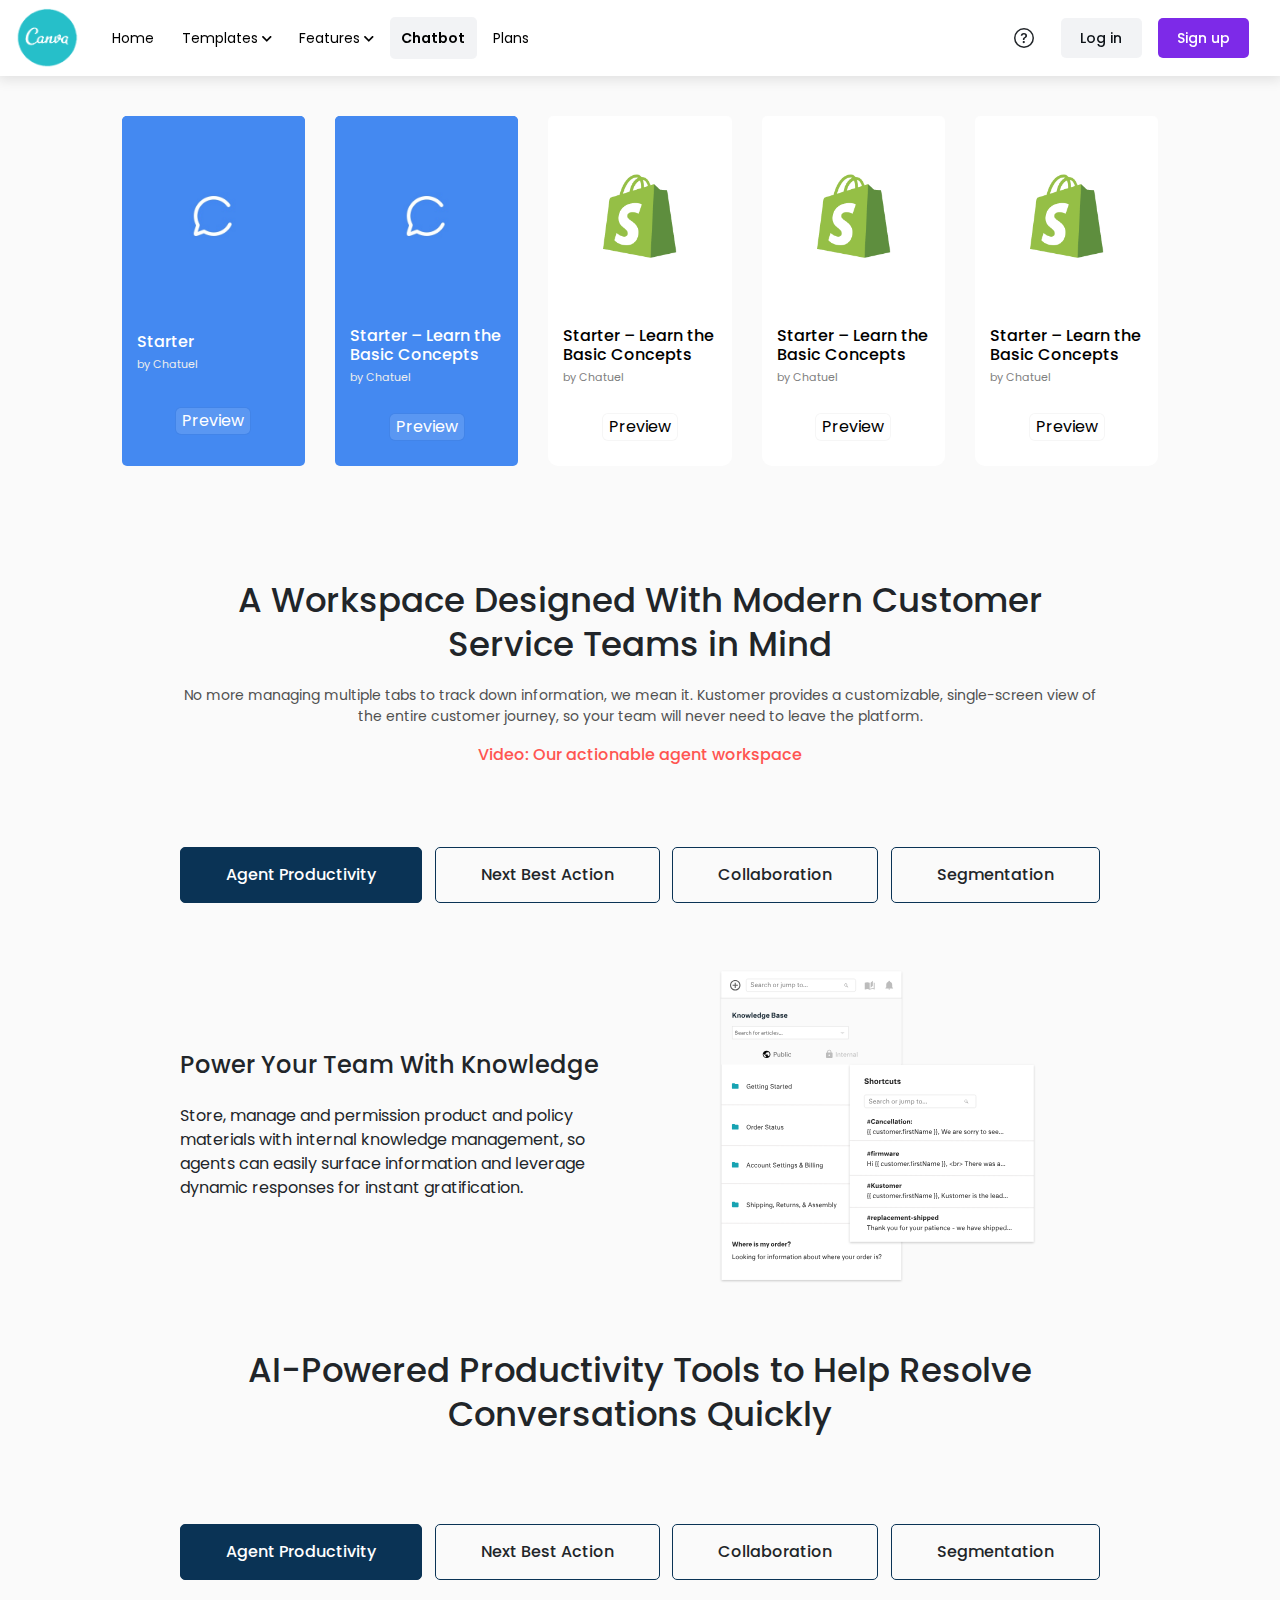
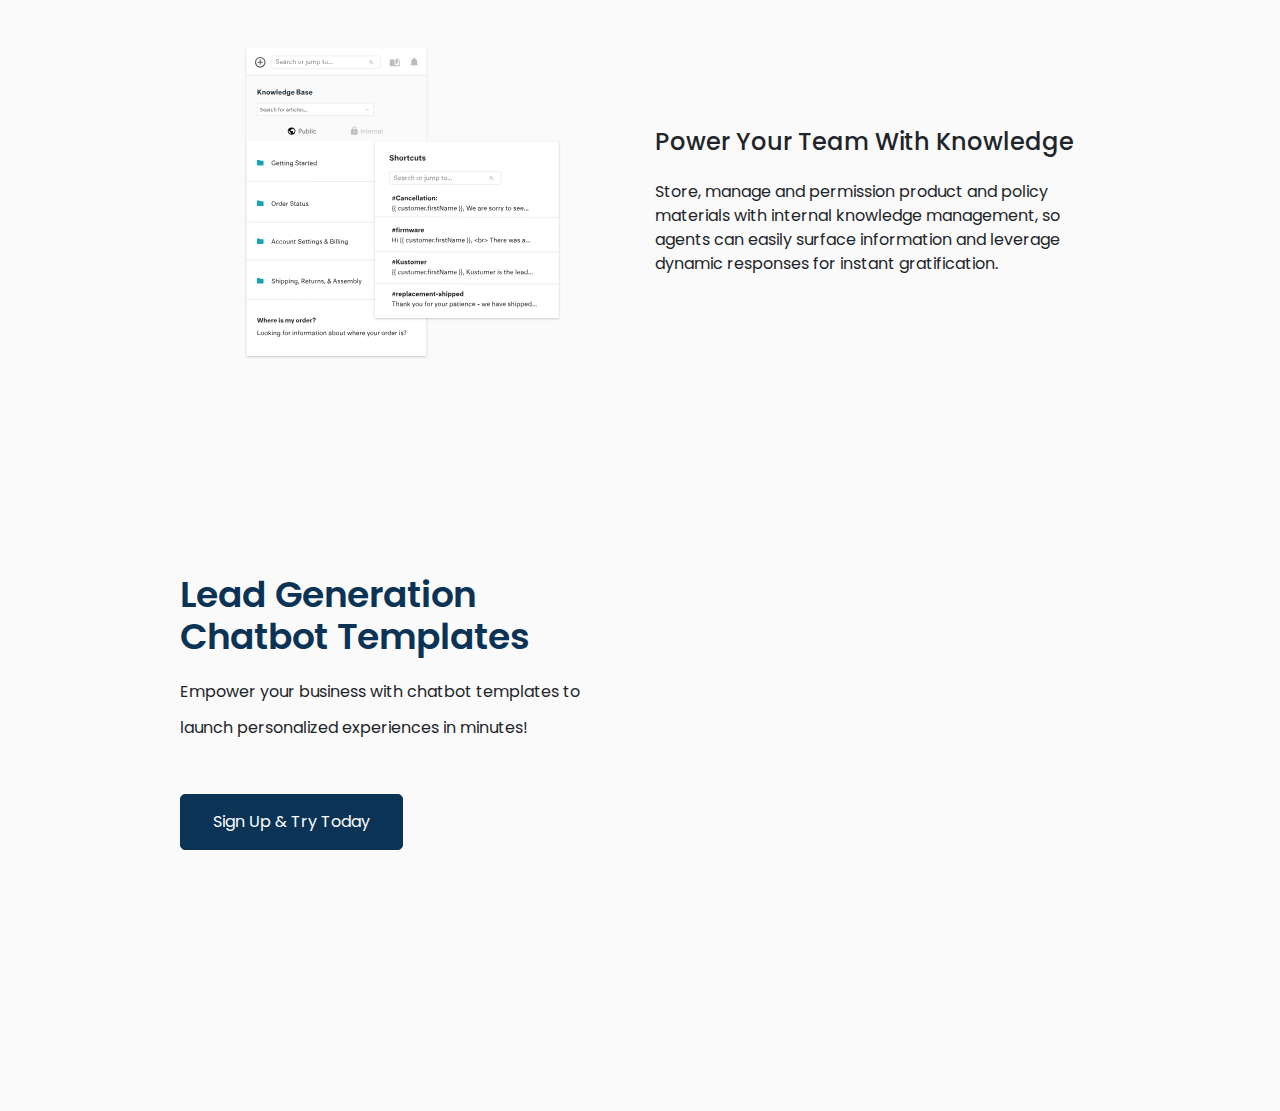
==== chatbot.html @ 9dd2c074 "initial commit" ====
<!DOCTYPE html>
<html lang="en">
  <head>
    <!-- Required meta tags -->
    <meta charset="utf-8" />
    <meta
      name="viewport"
      content="width=device-width, initial-scale=1, shrink-to-fit=no"
    />
    <!-- Bootstrap CSS -->
    <link
      rel="stylesheet"
      href="https://stackpath.bootstrapcdn.com/bootstrap/4.3.1/css/bootstrap.min.css"
      integrity="sha384-ggOyR0iXCbMQv3Xipma34MD+dH/1fQ784/j6cY/iJTQUOhcWr7x9JvoRxT2MZw1T"
      crossorigin="anonymous"
    />
    <!-- CSS -->
    <link rel="stylesheet" href="css/style.css" />
    <!-- FONTS -->
    <link rel="preconnect" href="https://fonts.gstatic.com" />
    <link
      href="https://fonts.googleapis.com/css2?family=Poppins:wght@300;400;500;600&display=swap"
      rel="stylesheet"
    />
    <!-- OWL-->
    <link rel="stylesheet" href="https://cdnjs.cloudflare.com/ajax/libs/OwlCarousel2/2.3.4/assets/owl.carousel.css">
    <link rel="stylesheet" href="https://cdnjs.cloudflare.com/ajax/libs/font-awesome/5.15.3/css/all.min.css">
    <link rel="preconnect" href="https://fonts.gstatic.com">
    <link href="https://fonts.googleapis.com/css2?family=Spartan:wght@300;400;500;600;700;800&display=swap" rel="stylesheet">
    <title>Components</title>
  </head>
  <body>
    <section id="header">
      <header>
          <nav id="navbar" class="header">
              <div class="container-fluid">
                  <div class="navbar-main">
                    <div style="display: flex;align-items: center; justify-content: space-between;">
                      <div class="nav-brand" id="navbar-brand">
                        <a href="index.html"><img src="img/canva-logo.png" width="65" height="60" alt=""></a>
                      </div>
                      <div class="nav-links">
                         <a href="index.html" id="home"><span>Home</span></a>
                         <a href="#" id="services"><span>Templates <i class="fas fa-chevron-down"></i></span></a>
                         <div id="services-menu" class="d-none">
                          <div class="menu-images">
                            <div>
                              <img src="img/navbar/social-media.png" width="150" height="100" alt="">
                              <span><a href="#">Home 1</a></span>
                              <span><a href="#">Home 2</a></span>
                              <span><a href="#">Home 3</a></span>
                            </div>
                            <div>
                              <img src="img/navbar/marketing.png" width="150" height="100" alt="">
                              <span><a href="#">Home 1</a></span>
                              <span><a href="#">Home 2</a></span>
                              <span><a href="#">Home 3</a></span>
                            </div>
                            <div>
                              <img src="img/navbar/personal.png" width="150" height="100" alt="">
                              <span><a href="#">Home 1</a></span>
                              <span><a href="#">Home 2</a></span>
                              <span><a href="#">Home 3</a></span>
                            </div>
                            <div>
                              <img src="img/navbar/trending.png" width="150" height="100" alt="">
                              <span><a href="#">Home 1</a></span>
                              <span><a href="#">Home 2</a></span>
                              <span><a href="#">Home 3</a></span>
                            </div>
                            <div>
                              <img src="img/navbar/education.png" width="150" height="100" alt="">
                              <span><a href="#">Home 1</a></span>
                              <span><a href="#">Home 2</a></span>
                              <span><a href="#">Home 3</a></span>
                            </div>
                            <div>
                              <img src="img/navbar/marketing.png" width="150" height="100" alt="">
                              <span><a href="#">Home 1</a></span>
                              <span><a href="#">Home 2</a></span>
                              <span><a href="#">Home 3</a></span>
                            </div>
                          </div>
                         </div>
                         <a href="#" id="features"><span>Features <i class="fas fa-chevron-down"></i></span></a>
                         <div id="features-menu" class="d-none">
                          <div class="menu-images">
                            <div>
                              <img src="img/navbar/tshirt3.png" width="150" height="100" alt="">
                              <span><a href="#">Home 1</a></span>
                              <span><a href="#">Home 2</a></span>
                              <span><a href="#">Home 3</a></span>
                            </div>
                            <div>
                              <img src="img/navbar/features.png" width="150" height="100" alt="">
                              <span><a href="#">Home 1</a></span>
                              <span><a href="#">Home 2</a></span>
                              <span><a href="#">Home 3</a></span>
                            </div>
                            <div>
                              <img src="img/navbar/download.png" width="150" height="100" alt="">
                              <span><a href="#">Home 1</a></span>
                              <span><a href="#">Home 2</a></span>
                              <span><a href="#">Home 3</a></span>
                            </div>
                          </div>
                         </div>

                         <a href="chatbot.html" id="learn"><span  class="current-page">Chatbot</span></a>
                         <div id="features-menu" class="d-none">
                         </div>

                         <a href="#" id="plans"><span>Plans</span></a>
                         <div id="plans-menu" class="d-none">
                         </div>
                      </div>
                    </div>
                    <div class="search-wrapper">
                      <form id="search-form" action="#">
                        <input class="search-input" type="text" name="search" placeholder="What would you like to design?">
                      </form>
                    </div>
                    <div class="navbar-buttons-wrapper">
                        <div class="question-mark">
                          <svg xmlns="http://www.w3.org/2000/svg" width="24" height="24" viewBox="0 0 24 24"><path fill="currentColor" d="M12 22a10 10 0 1 1 0-20 10 10 0 0 1 0 20zm0-1.5a8.5 8.5 0 1 0 0-17 8.5 8.5 0 0 0 0 17zM8.75 9.85c.05-1.62 1.17-2.8 3.2-2.8 1.87 0 3.12 1.08 3.12 2.6 0 1.04-.52 1.77-1.45 2.33-.9.52-1.15.87-1.15 1.55v.39H10.9l-.01-.47c-.06-1.02.33-1.64 1.28-2.2.84-.5 1.13-.87 1.13-1.54 0-.71-.57-1.23-1.43-1.23-.89 0-1.45.54-1.5 1.37H8.74zm3 7.33c-.68 0-1.13-.43-1.13-1.09 0-.66.45-1.1 1.13-1.1.7 0 1.14.44 1.14 1.1 0 .66-.44 1.09-1.14 1.09z"></path></svg>
                        </div>
                        <div class="login-button">
                          <a href="#">Log in</a>
                        </div>
                        <div class="signup-button">
                          <a href="#">Sign up</a>
                        </div>
                    </div>
                    <div class="bars">
                      <span><i class="fa fa-bars" id="navToggle"></i></span>
                    </div>
                  </div>
              </div>
          </nav>
      </header>
    </section>
    <div class="navigation-small-remaining" id="nav-rem"></div>
    <div class="navigation-small">
      <div class="container">
          <div class="row">
            <div class="col-12">
                <div class="nav-sm-box pt-2">
                <div class="d-flex justify-content-end">
                  <span><i class="fa fa-times" id="navClose"></i></span>
                </div>
                <a  id="home-small"><span>Home</span></a>
                  <div id="home-small-menu">
                      <ul>
                      <li><a href="#">Home 1</a></li>
                      <li><a href="#">Home 2</a></li>
                      <li><a href="#">Home 3</a></li>
                      </ul>
                  </div>
                 <a href="#" id="services-small"><span>Templates <i class="fas fa-chevron-right"></i></span></a>
                  <div id="services-small-menu">
                      <ul>
                      <li><a href="#">Template 1</a></li>
                      <li><a href="#">Template 2</a></li>
                      <li><a href="#">Template 3</a></li>
                      </ul>
                  </div>
                 <a href="#" id="features-small"><span>Features <i class="fas fa-chevron-right"></i></span></a>
                  <div id="features-small-menu">
                    <ul>
                    <li><a href="#">Feature 1</a></li>
                    <li><a href="#">Feature 2</a></li>
                    <li><a href="#">Feature 3</a></li>
                    </ul>
                  </div>
                <a href="chatbot.html" id="learn-small"><span>Chatbot</span></a>
                <a href="#" id="plan-small"><span>Plan</span></a>
              </div>
            </div>
          </div>
      </div>
      <div class="nav-sm-bottom">
        <div class="nav-sm-login">
          <a href="#">Log in</a>
        </div>
        <div class="nav-sm-signup">
          <a href="#">Sign up</a>
        </div>
      </div>
    </div>

    <main id="main">

        <section id="chatbot">
            <div class="container-fluid">
                <div class="row justify-content-center chatbot-items">
                   <div class="col-10 col-sm-4 col-lg-2">
                        <div class="chatbot-box-item blue">
                           <div class="container-fluid">
                               <div class="row">
                                   <div class="col-12 chatbot-image">
                                   </div>
                                   <div class="col-12">
                                       <h5>Starter</h5>
                                       <span>by Chatuel </span>
                                   </div>
                                   <div class="col-12 text-center">
                                       <button>Preview</button>
                                   </div>
                               </div>
                           </div>
                        </div>
                   </div>

                   <div class="col-10 col-sm-4 col-lg-2">
                    <div class="chatbot-box-item blue">
                       <div class="container-fluid">
                           <div class="row">
                               <div class="col-12 chatbot-image">

                               </div>
                               <div class="col-12">
                                   <h5>Starter – Learn the Basic Concepts</h5>
                                   <span>by Chatuel </span>
                               </div>
                               <div class="col-12 text-center">
                                   <button>Preview</button>
                               </div>
                           </div>
                       </div>
                    </div>
                   </div>

                   <div class="col-10 col-sm-4 col-lg-2">
                    <div class="chatbot-box-item white">
                       <div class="container-fluid">
                           <div class="row">
                               <div class="col-12 chatbot-image">

                               </div>
                               <div class="col-12">
                                   <h5>Starter – Learn the Basic Concepts</h5>
                                   <span>by Chatuel </span>
                               </div>
                               <div class="col-12 text-center">
                                   <button>Preview</button>
                               </div>
                           </div>
                       </div>
                    </div>
                   </div>
                   <div class="col-10 col-sm-4 col-lg-2">
                    <div class="chatbot-box-item white">
                       <div class="container-fluid">
                           <div class="row">
                               <div class="col-12 chatbot-image">

                               </div>
                               <div class="col-12">
                                   <h5>Starter – Learn the Basic Concepts</h5>
                                   <span>by Chatuel </span>
                               </div>
                               <div class="col-12 text-center">
                                   <button>Preview</button>
                               </div>
                           </div>
                       </div>
                    </div>
                   </div>
                   <div class="col-10 col-sm-4 col-lg-2">
                    <div class="chatbot-box-item white">
                       <div class="container-fluid">
                           <div class="row">
                               <div class="col-12 chatbot-image">

                               </div>
                               <div class="col-12">
                                   <h5>Starter – Learn the Basic Concepts</h5>
                                   <span>by Chatuel </span>
                               </div>
                               <div class="col-12 text-center">
                                   <button>Preview</button>
                               </div>
                           </div>
                       </div>
                    </div>
                   </div>
                </div>
            </div>
        </section>


        <section id="tabs">
            <div class="container">
                <div class="row justify-content-center tab-items">
                    <div class="col-10">
                        <h1 class="tabs-header">A Workspace Designed With Modern Customer Service Teams in Mind</h1>
                        <p class="tabs-text">No more managing multiple tabs to track down information, we mean it. Kustomer provides a customizable, single-screen view of the entire customer journey, so your team will never need to leave the platform.</p>
                        <div class="tabs-video">
                            <a href="#">Video: Our actionable agent workspace</a>
                        </div>
                    </div>
                    <div class="col-10">
                        <div class="buttons-wrapper">
                            <a class="active" id="r-1">Agent Productivity</a>
                            <a id="r-2">Next Best Action</a>
                            <a id="r-3">Collaboration</a>
                            <a id="r-4">Segmentation</a>
                        </div>
                    </div>
                </div>
                <div class="row justify-content-center tab-items" id="row-1" style="margin-top: 3rem;">
                    <div class="col-10 col-lg-5">
                        <div class="tabs-content">
                            <h4>Power Your Team With Knowledge</h4>
                            <span>Store, manage and permission product and policy materials with internal knowledge management, so agents can easily surface information and leverage dynamic responses for instant gratification.</span>
                        </div>
                    </div>
                    <div class="col-10 col-lg-5">
                        <img src="img/tabs/content-management.svg" class="img-fluid" alt="">
                    </div>
                </div>

                <div class="row justify-content-center d-none" id="row-2"  style="margin-top: 3rem;">
                    <div class="col-10 col-lg-5">
                        <div class="tabs-content">
                            <h4>Power Your Team With Knowledge</h4>
                            <span>Store, manage and permission product and policy materials with internal knowledge management, so agents can easily surface information and leverage dynamic responses for instant gratification.</span>
                        </div>
                    </div>
                    <div class="col-10 col-lg-5">
                        <img src="img/tabs/Agent-Recommendations-3.svg" class="img-fluid" alt="">
                    </div>
                </div>

                <div class="row justify-content-center  d-none" id="row-3"  style="margin-top: 3rem;">
                    <div class="col-10 col-lg-5">
                        <div class="tabs-content">
                            <h4>Power Your Team With Knowledge</h4>
                            <span>Store, manage and permission product and policy materials with internal knowledge management, so agents can easily surface information and leverage dynamic responses for instant gratification.</span>
                        </div>
                    </div>
                    <div class="col-10 col-lg-5">
                        <img src="img/tabs/Collaboration-1.svg" class="img-fluid" alt="">
                    </div>
                </div>

                <div class="row justify-content-center d-none" id="row-4"  style="margin-top: 3rem;">
                    <div class="col-10 col-lg-5">
                        <div class="tabs-content">
                            <h4>Power Your Team With Knowledge</h4>
                            <span>Store, manage and permission product and policy materials with internal knowledge management, so agents can easily surface information and leverage dynamic responses for instant gratification.</span>
                        </div>
                    </div>
                    <div class="col-10 col-lg-5">
                        <img src="img/tabs/Segmentation.svg" class="img-fluid" alt="">
                    </div>
                </div>
            </div>



            <div class="container mt-5">
                <div class="row justify-content-center tab-items">
                    <div class="col-10">
                        <h1 class="tabs-header">AI-Powered Productivity Tools to
                            Help Resolve Conversations Quickly</h1>
                    </div>
                    <div class="col-10">
                        <div class="buttons-wrapper">
                            <a class="active" id="r-5">Agent Productivity</a>
                            <a id="r-6">Next Best Action</a>
                            <a id="r-7">Collaboration</a>
                            <a id="r-8">Segmentation</a>
                        </div>
                    </div>
                </div>
                <div class="row justify-content-center tab-items" id="row-5" style="margin-top: 3rem;">
                    <div class="col-10 col-lg-5">
                        <img src="img/tabs/content-management.svg" class="img-fluid" alt="">
                    </div>

                    <div class="col-10 col-lg-5">
                        <div class="tabs-content">
                            <h4>Power Your Team With Knowledge</h4>
                            <span>Store, manage and permission product and policy materials with internal knowledge management, so agents can easily surface information and leverage dynamic responses for instant gratification.</span>
                        </div>
                    </div>
                </div>

                <div class="row justify-content-center d-none" id="row-6"  style="margin-top: 3rem;">
                    <div class="col-10 col-lg-5">
                        <img src="img/tabs/Agent-Recommendations-3.svg" class="img-fluid" alt="">
                    </div>

                    <div class="col-10 col-lg-5">
                        <div class="tabs-content">
                            <h4>Power Your Team With Knowledge</h4>
                            <span>Store, manage and permission product and policy materials with internal knowledge management, so agents can easily surface information and leverage dynamic responses for instant gratification.</span>
                        </div>
                    </div>
                </div>

                <div class="row justify-content-center  d-none" id="row-7"  style="margin-top: 3rem;">
                    <div class="col-10 col-lg-5">
                        <img src="img/tabs/Collaboration-1.svg" class="img-fluid" alt="">
                    </div>

                    <div class="col-10 col-lg-5">
                        <div class="tabs-content">
                            <h4>Power Your Team With Knowledge</h4>
                            <span>Store, manage and permission product and policy materials with internal knowledge management, so agents can easily surface information and leverage dynamic responses for instant gratification.</span>
                        </div>
                    </div>
                </div>

                <div class="row justify-content-center d-none" id="row-8"  style="margin-top: 3rem;">
                    <div class="col-10 col-lg-5">
                        <img src="img/tabs/Segmentation.svg" class="img-fluid" alt="">
                    </div>

                    <div class="col-10 col-lg-5">
                        <div class="tabs-content">
                            <h4>Power Your Team With Knowledge</h4>
                            <span>Store, manage and permission product and policy materials with internal knowledge management, so agents can easily surface information and leverage dynamic responses for instant gratification.</span>
                        </div>
                    </div>
                </div>
            </div>

            <div class="container mt-5">
                <div class="row justify-content-center">
                    <div class="col-10 col-lg-5">
                        <div class="bot-content-wrapper">
                            <h2>Lead Generation Chatbot Templates</h2>
                            <p>Empower your business with chatbot
                                templates to launch personalized
                                experiences in minutes!</p>
                            <a href="#" class="signup-button-2">Sign Up & Try Today</a>
                        </div>
                    </div>
                    <div class="col-10 col-lg-5 text-center">
                        <iframe src="https://getwhelp.com/preview/widget.php?id=329627b0610d8c8e82c998f90b4660da" frameborder="0" height="600px"></iframe>
                    </div>
                </div>
            </div>
        </section>



    </main>








    <script src="https://cdnjs.cloudflare.com/ajax/libs/jquery/3.6.0/jquery.js"></script>
    <script src="https://cdnjs.cloudflare.com/ajax/libs/popper.js/1.14.7/umd/popper.min.js" integrity="sha384-UO2eT0CpHqdSJQ6hJty5KVphtPhzWj9WO1clHTMGa3JDZwrnQq4sF86dIHNDz0W1" crossorigin="anonymous"></script>
    <script src="https://stackpath.bootstrapcdn.com/bootstrap/4.3.1/js/bootstrap.min.js" integrity="sha384-JjSmVgyd0p3pXB1rRibZUAYoIIy6OrQ6VrjIEaFf/nJGzIxFDsf4x0xIM+B07jRM" crossorigin="anonymous"></script>
    <script src="https://cdnjs.cloudflare.com/ajax/libs/OwlCarousel2/2.3.4/owl.carousel.min.js"></script>
    <script src="js/script.js"></script>
  </body>
</html>
---- css/style.css ----
/* HEADER */
body {
  background-color: #fafafa;
  font-family: "Poppins";
  margin-top: 100px;
}

.fixed-top {
  position: fixed !important;
  top: 0;
  right: 0;
  left: 0;
}
.header.active {
  box-shadow: 0px 2px 12px 2px rgba(0, 0, 0, 0.1) !important;
  background-color: white;
  z-index: 1005;
}
.header-deactivate {
  box-shadow: none !important;
}
.sm-activate {
  box-shadow: 0px 2px 0px 0px rgba(0, 0, 0, 0.1) !important;
}
.navbar-main {
  display: flex;
  justify-content: space-between;
  align-items: center;
}
.nav-brand {
  margin-right: 1rem;
}
.nav-brand a {
  color: black;
  z-index: 1003;
}
.nav-brand a:hover {
  color: black;
  text-decoration: none;
}
.nav-brand span {
  font-size: 150%;
  font-weight: 500;
}
.nav-brand span.active {
  color: black;
}

@media (min-width: 0px) {
  .header {
    padding-top: 0.5rem;
    padding-bottom: 0.5rem;
    background-color: white !important;
    transition: 0.15s linear;
    width: 100%;
    z-index: 1000;
    position: fixed;
    top: 0;
    left: 0;
    box-shadow: 0px 2px 12px 2px rgba(0, 0, 0, 0.1) !important;
  }
  .nav-links {
    display: none;
  }
  #home-menu {
    display: none;
  }
  .social {
    display: none;
  }
  .bars {
    margin-left: 0.5rem;
    cursor: pointer;
  }
  .bars span i {
    color: black;
  }
  .bars.active span i {
    color: black;
  }
  .nav-sm-box {
    display: flex;
    flex-direction: column;
  }
  .navigation-small-remaining {
    display: none;
    z-index: 3000;
    width: 50vw;
    position: fixed;
    left: 0;
    top: 0;
    height: 100vh;
    background: black;
    opacity: 0.5;
  }
  .navigation-small-remaining.active {
    display: flex;
  }
  .navigation-small {
    display: none;
    width: 0px;
    padding-top: 1rem;
    padding-bottom: 4rem;
    z-index: 1002;
    position: fixed;
    right: 0;
    top: 0px;
    height: 100vh;
    background-color: white;
    overflow: auto !important;
  }
  .navigation-small.collapsed {
    display: flex;
    flex-direction: column;
    height: 100vh;
    width: 50vw;
    background: white;
    z-index: 3000;
  }
  .navigation-small::-webkit-scrollbar {
    display: none;
  }
  .nav-sm-box a {
    color: black;
    margin-top: 1rem !important;
    font-weight: 500;
  }
  .nav-sm-box a:hover {
    color: var(--text-color);
    text-decoration: none;
    cursor: pointer;
  }
  .nav-sm-box a span {
    color: black;
  }
  #home-small-menu {
    display: none;
  }
  #services-small-menu {
    display: none;
  }
  #services-small-menu ul {
    list-style: none;
  }
  #home-small-menu ul {
    list-style: none;
  }

  #plan-small-menu ul li,
  #learn-small-menu ul li,
  #features-small-menu ul li,
  #services-small-menu ul li,
  #home-small-menu ul li {
    margin-top: 1rem;
  }
  #learn-small-menu,
  #plan-small-menu,
  #features-small-menu {
    display: none;
  }

  #learn-small-menu li,
  #plan-small-menu li,
  #features-small-menu ul {
    list-style: none;
  }

  #learn-small-menu ul li a,
  #plan-small-menu ul li a,
  #features-small-menu ul li a,
  #services-small-menu ul li a,
  #home-small-menu ul li a {
    font-weight: 400 !important;
  }
  .fa-chevron-right {
    font-size: 85%;
  }

  .navbar-buttons-wrapper {
    display: none;
  }
  .search-input {
    border: 1px solid black;
    background-image: url("data:image/svg+xml;charset=utf-8,%3Csvg xmlns='http://www.w3.org/2000/svg' width='24' height='24'%3E%3Cpath fill='currentColor' d='M15.2 16.34a7.5 7.5 0 1 1 1.38-1.45l4.2 4.2a1 1 0 1 1-1.42 1.41l-4.16-4.16zm-4.7.16a6 6 0 1 0 0-12 6 6 0 0 0 0 12z'/%3E%3C/svg%3E");
    background-repeat: no-repeat;
    padding-left: 2rem;
    padding-top: 0.5rem;
    padding-bottom: 0.5rem;
    background-position-y: center;
    background-position-x: 5px;
    border: 1px solid #e3e3e3;
    border-radius: 5px;
    outline-color: #e3e3e3;
    width: 100%;
    margin-right: 20px;
  }
  .nav-sm-bottom {
    display: flex;
    flex-direction: column;
    justify-content: flex-end;
    height: 100%;
    padding-left: 1rem;
  }
  .nav-sm-bottom div {
    margin-top: 1rem;
  }
  .nav-sm-bottom div a {
    color: black;
    font-weight: 500;
  }
  .banner-wrapper {
    border-radius: 20px;
    padding-top: 2rem;
    padding-bottom: 2rem;
    background-color: black;
    background: linear-gradient(rgba(0, 0, 0, 0.4), rgba(0, 0, 0, 0.4)),
      url(../img/banner.png);
    background-size: cover;
    background-position: center;
    background-repeat: no-repeat;
  }

  .banner-input {
    display: none;
  }
  .banner-text {
    margin-top: 1rem;
    color: white;
    text-align: center;
  }
  .banner-header {
    color: white;
    text-align: center;
    font-weight: 600;
  }
}
@media (min-width: 992px) {
}
@media (min-width: 1200px) {
  .banner-wrapper {
    padding-top: 6rem;
    padding-bottom: 6rem;
    background: linear-gradient(rgba(0, 0, 0, 0.2), rgba(0, 0, 0, 0.2)),
      url(../img/banner.png);
    background-position: center;
    background-size: cover;
  }
  .search-input {
    display: none;
  }
  .banner-input {
    display: inherit;
    border: 1px solid black;
    background-image: url("data:image/svg+xml;charset=utf-8,%3Csvg xmlns='http://www.w3.org/2000/svg' width='24' height='24'%3E%3Cpath fill='currentColor' d='M15.2 16.34a7.5 7.5 0 1 1 1.38-1.45l4.2 4.2a1 1 0 1 1-1.42 1.41l-4.16-4.16zm-4.7.16a6 6 0 1 0 0-12 6 6 0 0 0 0 12z'/%3E%3C/svg%3E");
    background-repeat: no-repeat;
    padding-left: 2rem;
    padding-top: 0.8rem;
    padding-bottom: 0.8rem;
    background-position-y: center;
    background-position-x: 5px;
    border: 1px solid #e3e3e3;
    border-radius: 5px;
    outline-color: #e3e3e3;
    width: 100%;
    margin-right: 20px;
  }

  .navbar-buttons-wrapper {
    display: flex;
    flex-direction: row;
    justify-content: center;
    align-items: center;
  }
  .navbar-buttons-wrapper div {
    margin-right: 1rem;
  }
  .login-button a {
    padding: 0.6rem;
    padding-right: 1.2rem;
    padding-left: 1.2rem;
    background: rgba(64, 87, 109, 0.07);
    border-radius: 5px;
    font-size: 14px;
    font-weight: 500;
    color: rgb(14, 19, 24);
    transition: 0.15s linear;
  }
  .login-button a:hover {
    background: rgba(57, 76, 96, 0.15) !important;
    transition: 0.15s linear;
    text-decoration: none;
  }
  .signup-button a {
    padding: 0.6rem;
    padding-right: 1.2rem;
    padding-left: 1.2rem;
    background: rgb(125, 42, 232);
    border-radius: 5px;
    font-size: 14px;
    font-weight: 500;
    color: white;
    transition: 0.15s linear;
  }
  .signup-button a:hover {
    background: #8d39fa !important;
    transition: 0.15s linear;
    text-decoration: none;
  }
  .question-mark {
    padding: 0.6rem;
    border-radius: 5px;
    transition: 0.15s linear;
  }
  .question-mark:hover {
    background-color: rgba(64, 87, 109, 0.07);
    transition: 0.15s linear;
  }
  .navigation-small {
    display: none !important;
  }
  .bars {
    display: none;
  }
  .nav-links {
    display: flex;
    justify-content: space-between;
  }
  .nav-links a:hover {
    color: black;
    text-decoration: none;
  }
  .nav-links a span {
    margin-left: 5px;
    color: black;
    font-weight: 400;
    font-size: 14px;
    padding: 0.7rem;
    border-radius: 5px;
  }
  .nav-links a span i {
    font-size: 80%;
  }
  .nav-links a span:hover {
    background-color: rgba(64, 87, 109, 0.07);
    padding: 0.7rem;
    border-radius: 5px;
  }
  .nav-links a span.active {
    color: black;
  }
  .nav-links a span.current-page {
    background: rgba(64, 87, 109, 0.07);
    font-weight: 600;
  }
  .nav-links a span:hover {
    transition: 0.1s linear;
  }
  .nav-links a span.active:hover {
    border-bottom: 0px solid black;
    color: #0063c1;
    transition: 0.1s linear;
  }
  #services-menu,
  #features-menu {
    position: absolute;
    transform: translateY(50px) translateX(140px);
    background: white;
    padding-left: 2rem;
    padding-right: 2rem;
    flex-direction: column;
    text-align: center;
    display: flex;
    box-shadow: 0px 50px 100px 0px rgb(1 1 64 / 10%);
    padding-top: 0.5rem;
    padding-bottom: 2rem;
    opacity: 0.5;
  }
  #home-menu span,
  #services-menu span,
  #features-menu span {
    color: black;
    margin-top: 0.5rem;
  }
  #home-menu span a,
  #services-menu span a,
  #features-menu span a {
    color: gray;
    font-weight: 400;
  }
  #home-menu span a:hover,
  #services-menu span a:hover,
  #features-menu span a:hover {
    color: #0063c1;
  }
  .home-menu-animation {
    animation: home-menu 0.4s forwards;
  }
  .services-menu-animation {
    animation: services-menu 0.4s forwards;
  }
  .navigation-small-remaining {
    display: none !important;
  }
  .menu-images {
    margin-top: 1rem;
    display: flex;
    flex-direction: row;
  }
  .menu-images div {
    margin-right: 2rem;
    display: flex;
    flex-direction: column;
    align-items: flex-start;
  }
  .menu-images div img {
    border-radius: 10px;
  }
}

@keyframes home-menu {
  from {
    transform: translateY(80px);
    opacity: 0.5;
  }
  to {
    transform: translateY(40px);
    opacity: 1;
  }
}
@keyframes services-menu {
  from {
    transform: translateY(80px);
    opacity: 0.5;
  }
  to {
    transform: translateY(40px);
    opacity: 1;
  }
}

/* chatbot */

@media (min-width: 0px) {
  /*  .chatbot-box-item.first .image {
    height: 200px;
    width: 100%;
    display: flex;
    background-image: url(../img/chatbot/blue.jpeg);
    background-position-y: top;
    background-position-x: center;
    background-size: contain;
    background-repeat: no-repeat;
  }
  .chatbot-box-item.second .image {
    height: 200px;
    width: 100%;
    display: flex;
    background-image: url(../img/chatbot/white.jpeg);
    background-position-y: top;
    background-position-x: center;
    background-size: contain;
    background-repeat: no-repeat;
  }
  .chatbot-box-item.third .image {
    height: 200px;
    width: 100%;
    display: flex;
    background-image: url(../img/chatbot/green.jpeg);
    background-position-y: top;
    background-position-x: center;
    background-size: contain;
    background-repeat: no-repeat;
  } */
}

.chatbot-box-item {
  border-radius: 5px !important;
}
.chatbot-items .col-10 {
  margin-top: 1rem;
  transition: 0.15s linear;
  border-radius: 5px !important;
}
.chatbot-items .col-10:hover {
  transform: scale(1.05);
  transition: 0.15s linear;
}
.chatbot-items .col-12 {
  border-radius: 5px;
}

button:focus {
  outline: none;
}

/* blue */
.chatbot-box-item.blue .col-12 h5 {
  color: white;
  font-size: 16px !important;
  margin: 0;
}
.chatbot-box-item.blue button {
  background-color: rgba(255, 254, 254, 0.12);
  border: none;
  box-shadow: 0 0 0 1px rgb(16 16 16 / 4%);
  transition: background-color 240ms ease 0ms;
  border-radius: 5px;
  color: white;
  margin-top: 1rem;
}
.chatbot-box-item.blue button:hover {
  background-color: rgba(255, 254, 254, 0.24);
}
.chatbot-box-item.blue .col-12 span {
  color: #ededed;
  font-size: 11px;
}
.chatbot-box-item.blue .row {
  background-color: #4489f1;
  padding-bottom: 1rem;
  border-radius: 5px;
  display: flex;
  height: 350px;
}
.chatbot-box-item.blue .chatbot-image {
  height: 200px;
  width: 100%;
  background-image: url(../img/chatbot/blue.jpeg);
  background-size: cover;
  background-position: center;
}

/* white */

.chatbot-box-item.white .col-12 h5 {
  color: black;
  font-size: 16px !important;
  margin: 0;
}
.chatbot-box-item.white button {
  background-color: rgba(255, 254, 254, 0.12);
  border: none;
  box-shadow: 0 0 0 1px rgb(16 16 16 / 4%);
  transition: background-color 240ms ease 0ms;
  border-radius: 5px;
  color: black;
  margin-top: 1rem;
}
.chatbot-box-item.white button:hover {
  background-color: rgba(255, 254, 254, 0.24);
}
.chatbot-box-item.white .col-12 span {
  color: gray;
  font-size: 11px;
}
.chatbot-box-item.white .row {
  background-color: white;
  padding-bottom: 1rem;
  border-radius: 10px;
  display: flex;
  height: 350px;
}
.chatbot-box-item.white .chatbot-image {
  height: 200px;
  width: 100%;
  background-image: url(../img/chatbot/white.jpeg);
  background-size: cover;
  background-position: center;
}

/* Tabs */
#tabs {
  padding-top: 6rem;
  padding-bottom: 6rem;
}
.tab-items .col-10 {
  margin-top: 1rem;
}

.buttons-wrapper a:hover {
  text-decoration: none;
  background-color: #0a3355;
  color: white !important;
  transition: 0.15s linear;
}
.buttons-wrapper a.active {
  color: white;
  background-color: #0a3355;
}

.buttons-wrapper a:focus {
  color: inherit;
}

.tabs-content {
  height: 100%;
  justify-content: center;
  display: flex;
  flex-direction: column;
}
.tabs-content h4 {
  font-size: 24px;
  font-weight: 500;
}
.tabs-content span {
  margin-top: 1rem;
}

@media (min-width: 0px) {
  .tabs-header {
    text-align: center;
    font-size: 22px;
  }
  .tabs-text {
    text-align: center;
    color: rgb(80, 80, 80);
    margin-top: 1.2rem;
    font-size: 14px;
  }
  .tabs-video {
    margin-top: 0.2rem !important;
  }
  .tabs-video a {
    color: #ff5551;
    text-align: center;
    display: block;
    margin: auto;
    font-weight: 500;
  }
  .buttons-wrapper {
    margin-top: 3rem;
    display: flex;
    flex-direction: column;
    align-items: center;
    justify-content: center;
    width: 100%;
  }
  .buttons-wrapper a {
    color: #0a3355;
    background-color: transparent;
    border: 1px solid #0a3355;
    border-radius: 5px;
    padding: 15px 45px;
    transition: 0.15s linear;
    cursor: pointer;
    font-weight: 500;
    width: 100%;
    text-align: center;
    margin-top: 1rem;
    font-size: 75%;
  }
  .bot-content-wrapper {
    display: flex;
    flex-direction: column;
    height: 100%;
    justify-content: center;
  }
  .bot-content-wrapper h2 {
    font-size: 36px;
    color: #0a3355;
    line-height: 42px !important;
    margin-bottom: 1rem;
    font-weight: 600;
  }
  .bot-content-wrapper p {
    line-height: 36px !important;
  }
  .signup-button-2 {
    margin-top: 2rem;
    padding: 15px 30px;
    background-color: #0a3355 !important;
    text-align: center;
    color: white;
    width: 50%;
    border-radius: 5px;
    transition: 0.15s linear;
    border: 1px solid #0a3355;
  }
  .signup-button-2:hover {
    background-color: transparent !important;
    transition: 0.15s linear;
    color: #0a3355;
    border: 1px solid #0a3355;
    text-decoration: none;
  }
}
@media (min-width: 1200px) {
  .tabs-header {
    text-align: center;
    font-size: 34px;
    line-height: 44px;
  }
  .buttons-wrapper {
    margin-top: 3rem;
    display: flex;
    flex-direction: row;
    justify-content: space-between;
  }
  .buttons-wrapper a {
    color: #0a3355;
    background-color: transparent;
    border: 1px solid #0a3355;
    border-radius: 5px;
    padding: 15px 45px;
    transition: 0.15s linear;
    cursor: pointer;
    font-weight: 500;
    width: auto;
    text-align: center;
    margin-top: 1rem;
    font-size: 100%;
  }
}
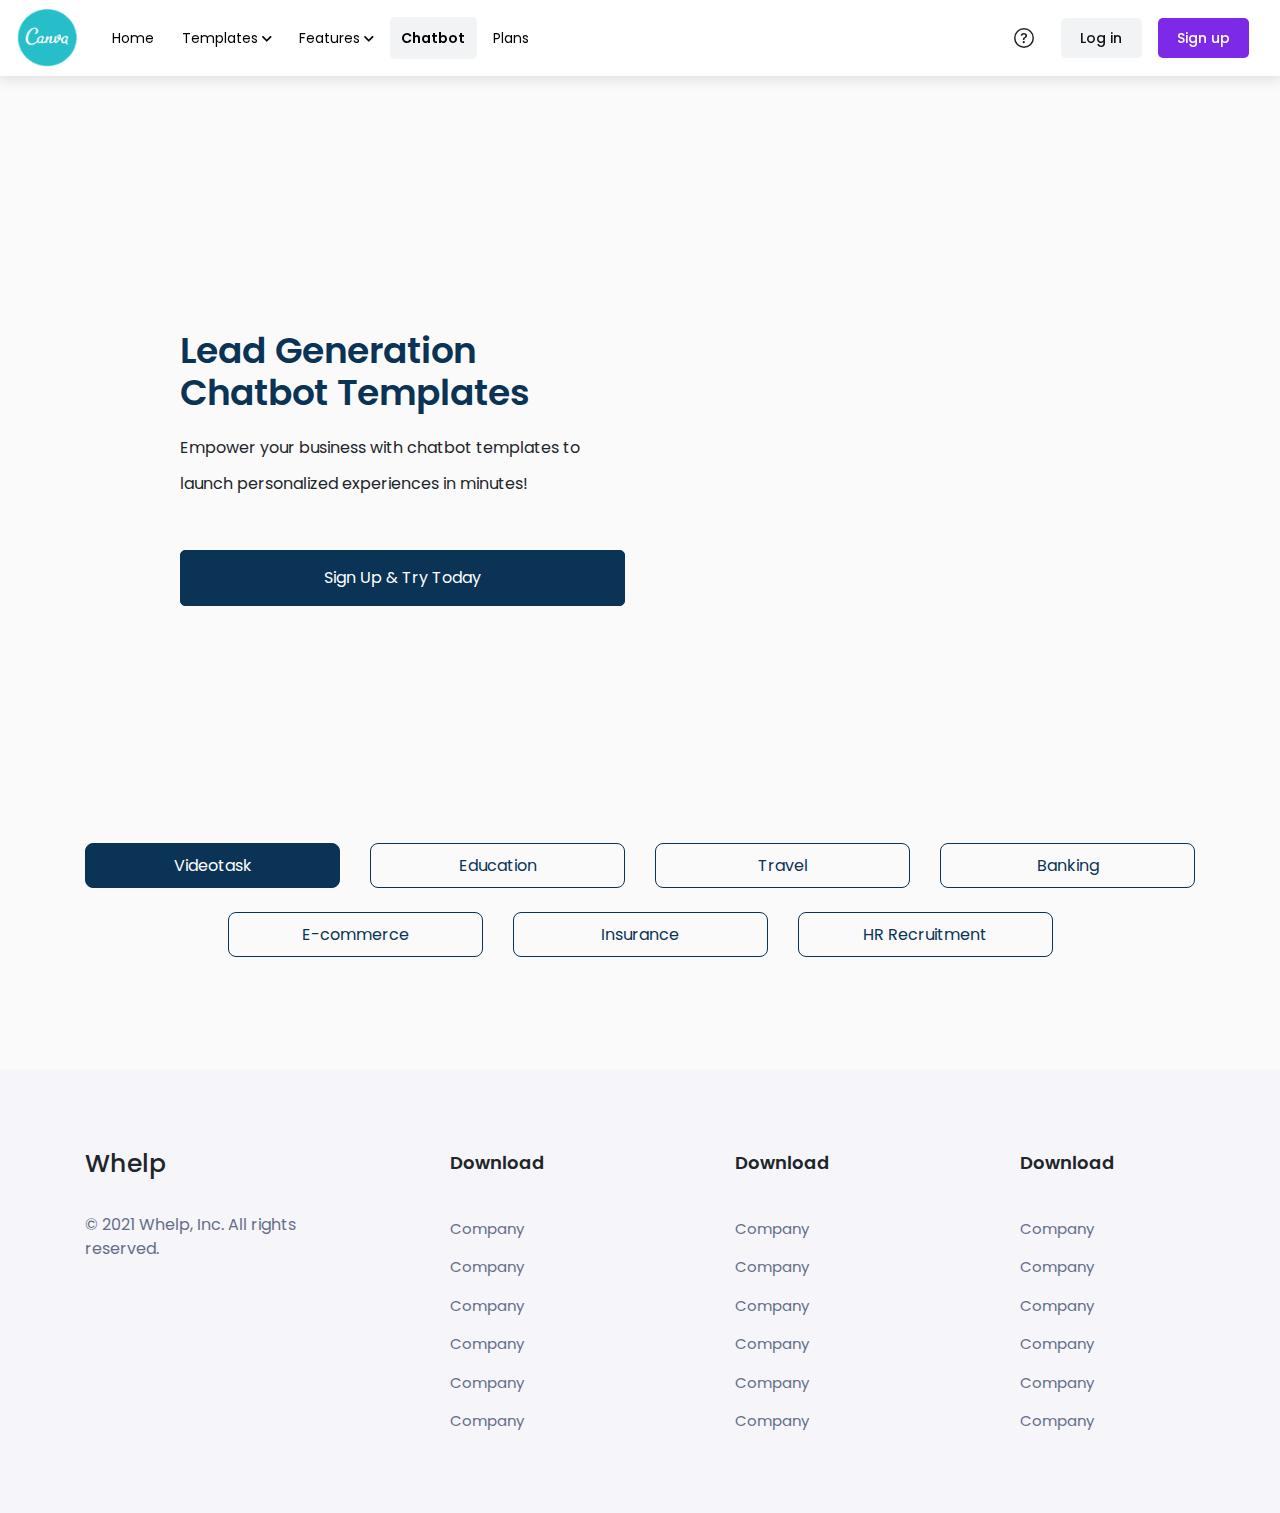
==== commit b03db225: "feat: update pages" ====
--- a/chatbot.html
+++ b/chatbot.html
@@ -189,244 +189,7 @@
     </div>
 
     <main id="main">
-
-        <section id="chatbot">
-            <div class="container-fluid">
-                <div class="row justify-content-center chatbot-items">
-                   <div class="col-10 col-sm-4 col-lg-2">
-                        <div class="chatbot-box-item blue">
-                           <div class="container-fluid">
-                               <div class="row">
-                                   <div class="col-12 chatbot-image">
-                                   </div>
-                                   <div class="col-12">
-                                       <h5>Starter</h5>
-                                       <span>by Chatuel </span>
-                                   </div>
-                                   <div class="col-12 text-center">
-                                       <button>Preview</button>
-                                   </div>
-                               </div>
-                           </div>
-                        </div>
-                   </div>
-
-                   <div class="col-10 col-sm-4 col-lg-2">
-                    <div class="chatbot-box-item blue">
-                       <div class="container-fluid">
-                           <div class="row">
-                               <div class="col-12 chatbot-image">
-
-                               </div>
-                               <div class="col-12">
-                                   <h5>Starter – Learn the Basic Concepts</h5>
-                                   <span>by Chatuel </span>
-                               </div>
-                               <div class="col-12 text-center">
-                                   <button>Preview</button>
-                               </div>
-                           </div>
-                       </div>
-                    </div>
-                   </div>
-
-                   <div class="col-10 col-sm-4 col-lg-2">
-                    <div class="chatbot-box-item white">
-                       <div class="container-fluid">
-                           <div class="row">
-                               <div class="col-12 chatbot-image">
-
-                               </div>
-                               <div class="col-12">
-                                   <h5>Starter – Learn the Basic Concepts</h5>
-                                   <span>by Chatuel </span>
-                               </div>
-                               <div class="col-12 text-center">
-                                   <button>Preview</button>
-                               </div>
-                           </div>
-                       </div>
-                    </div>
-                   </div>
-                   <div class="col-10 col-sm-4 col-lg-2">
-                    <div class="chatbot-box-item white">
-                       <div class="container-fluid">
-                           <div class="row">
-                               <div class="col-12 chatbot-image">
-
-                               </div>
-                               <div class="col-12">
-                                   <h5>Starter – Learn the Basic Concepts</h5>
-                                   <span>by Chatuel </span>
-                               </div>
-                               <div class="col-12 text-center">
-                                   <button>Preview</button>
-                               </div>
-                           </div>
-                       </div>
-                    </div>
-                   </div>
-                   <div class="col-10 col-sm-4 col-lg-2">
-                    <div class="chatbot-box-item white">
-                       <div class="container-fluid">
-                           <div class="row">
-                               <div class="col-12 chatbot-image">
-
-                               </div>
-                               <div class="col-12">
-                                   <h5>Starter – Learn the Basic Concepts</h5>
-                                   <span>by Chatuel </span>
-                               </div>
-                               <div class="col-12 text-center">
-                                   <button>Preview</button>
-                               </div>
-                           </div>
-                       </div>
-                    </div>
-                   </div>
-                </div>
-            </div>
-        </section>
-
-
-        <section id="tabs">
-            <div class="container">
-                <div class="row justify-content-center tab-items">
-                    <div class="col-10">
-                        <h1 class="tabs-header">A Workspace Designed With Modern Customer Service Teams in Mind</h1>
-                        <p class="tabs-text">No more managing multiple tabs to track down information, we mean it. Kustomer provides a customizable, single-screen view of the entire customer journey, so your team will never need to leave the platform.</p>
-                        <div class="tabs-video">
-                            <a href="#">Video: Our actionable agent workspace</a>
-                        </div>
-                    </div>
-                    <div class="col-10">
-                        <div class="buttons-wrapper">
-                            <a class="active" id="r-1">Agent Productivity</a>
-                            <a id="r-2">Next Best Action</a>
-                            <a id="r-3">Collaboration</a>
-                            <a id="r-4">Segmentation</a>
-                        </div>
-                    </div>
-                </div>
-                <div class="row justify-content-center tab-items" id="row-1" style="margin-top: 3rem;">
-                    <div class="col-10 col-lg-5">
-                        <div class="tabs-content">
-                            <h4>Power Your Team With Knowledge</h4>
-                            <span>Store, manage and permission product and policy materials with internal knowledge management, so agents can easily surface information and leverage dynamic responses for instant gratification.</span>
-                        </div>
-                    </div>
-                    <div class="col-10 col-lg-5">
-                        <img src="img/tabs/content-management.svg" class="img-fluid" alt="">
-                    </div>
-                </div>
-
-                <div class="row justify-content-center d-none" id="row-2"  style="margin-top: 3rem;">
-                    <div class="col-10 col-lg-5">
-                        <div class="tabs-content">
-                            <h4>Power Your Team With Knowledge</h4>
-                            <span>Store, manage and permission product and policy materials with internal knowledge management, so agents can easily surface information and leverage dynamic responses for instant gratification.</span>
-                        </div>
-                    </div>
-                    <div class="col-10 col-lg-5">
-                        <img src="img/tabs/Agent-Recommendations-3.svg" class="img-fluid" alt="">
-                    </div>
-                </div>
-
-                <div class="row justify-content-center  d-none" id="row-3"  style="margin-top: 3rem;">
-                    <div class="col-10 col-lg-5">
-                        <div class="tabs-content">
-                            <h4>Power Your Team With Knowledge</h4>
-                            <span>Store, manage and permission product and policy materials with internal knowledge management, so agents can easily surface information and leverage dynamic responses for instant gratification.</span>
-                        </div>
-                    </div>
-                    <div class="col-10 col-lg-5">
-                        <img src="img/tabs/Collaboration-1.svg" class="img-fluid" alt="">
-                    </div>
-                </div>
-
-                <div class="row justify-content-center d-none" id="row-4"  style="margin-top: 3rem;">
-                    <div class="col-10 col-lg-5">
-                        <div class="tabs-content">
-                            <h4>Power Your Team With Knowledge</h4>
-                            <span>Store, manage and permission product and policy materials with internal knowledge management, so agents can easily surface information and leverage dynamic responses for instant gratification.</span>
-                        </div>
-                    </div>
-                    <div class="col-10 col-lg-5">
-                        <img src="img/tabs/Segmentation.svg" class="img-fluid" alt="">
-                    </div>
-                </div>
-            </div>
-
-
-
-            <div class="container mt-5">
-                <div class="row justify-content-center tab-items">
-                    <div class="col-10">
-                        <h1 class="tabs-header">AI-Powered Productivity Tools to
-                            Help Resolve Conversations Quickly</h1>
-                    </div>
-                    <div class="col-10">
-                        <div class="buttons-wrapper">
-                            <a class="active" id="r-5">Agent Productivity</a>
-                            <a id="r-6">Next Best Action</a>
-                            <a id="r-7">Collaboration</a>
-                            <a id="r-8">Segmentation</a>
-                        </div>
-                    </div>
-                </div>
-                <div class="row justify-content-center tab-items" id="row-5" style="margin-top: 3rem;">
-                    <div class="col-10 col-lg-5">
-                        <img src="img/tabs/content-management.svg" class="img-fluid" alt="">
-                    </div>
-
-                    <div class="col-10 col-lg-5">
-                        <div class="tabs-content">
-                            <h4>Power Your Team With Knowledge</h4>
-                            <span>Store, manage and permission product and policy materials with internal knowledge management, so agents can easily surface information and leverage dynamic responses for instant gratification.</span>
-                        </div>
-                    </div>
-                </div>
-
-                <div class="row justify-content-center d-none" id="row-6"  style="margin-top: 3rem;">
-                    <div class="col-10 col-lg-5">
-                        <img src="img/tabs/Agent-Recommendations-3.svg" class="img-fluid" alt="">
-                    </div>
-
-                    <div class="col-10 col-lg-5">
-                        <div class="tabs-content">
-                            <h4>Power Your Team With Knowledge</h4>
-                            <span>Store, manage and permission product and policy materials with internal knowledge management, so agents can easily surface information and leverage dynamic responses for instant gratification.</span>
-                        </div>
-                    </div>
-                </div>
-
-                <div class="row justify-content-center  d-none" id="row-7"  style="margin-top: 3rem;">
-                    <div class="col-10 col-lg-5">
-                        <img src="img/tabs/Collaboration-1.svg" class="img-fluid" alt="">
-                    </div>
-
-                    <div class="col-10 col-lg-5">
-                        <div class="tabs-content">
-                            <h4>Power Your Team With Knowledge</h4>
-                            <span>Store, manage and permission product and policy materials with internal knowledge management, so agents can easily surface information and leverage dynamic responses for instant gratification.</span>
-                        </div>
-                    </div>
-                </div>
-
-                <div class="row justify-content-center d-none" id="row-8"  style="margin-top: 3rem;">
-                    <div class="col-10 col-lg-5">
-                        <img src="img/tabs/Segmentation.svg" class="img-fluid" alt="">
-                    </div>
-
-                    <div class="col-10 col-lg-5">
-                        <div class="tabs-content">
-                            <h4>Power Your Team With Knowledge</h4>
-                            <span>Store, manage and permission product and policy materials with internal knowledge management, so agents can easily surface information and leverage dynamic responses for instant gratification.</span>
-                        </div>
-                    </div>
-                </div>
-            </div>
-
+        <section id="demos">
             <div class="container mt-5">
                 <div class="row justify-content-center">
                     <div class="col-10 col-lg-5">
@@ -439,12 +202,95 @@
                         </div>
                     </div>
                     <div class="col-10 col-lg-5 text-center">
-                        <iframe src="https://getwhelp.com/preview/widget.php?id=329627b0610d8c8e82c998f90b4660da" frameborder="0" height="600px"></iframe>
+                        <iframe id="f-1" class="" src="https://getwhelp.com/preview/widget.php?id=1a71a2f313d6f30723600c281d513c80" frameborder="0" height="600px"></iframe>
+                        <iframe id="f-2" class="d-none" src="https://getwhelp.com/preview/widget.php?id=e3c419d4e7a31e665b091b9c28512b56" frameborder="0" height="600px"></iframe>
+                        <iframe id="f-3" class="d-none" src="https://getwhelp.com/preview/widget.php?id=329627b0610d8c8e82c998f90b4660da" frameborder="0" height="600px"></iframe>
+                        <iframe id="f-4" class="d-none" src="https://getwhelp.com/preview/widget.php?id=4b64ee8410dba30e3918431af4b8fbef" frameborder="0" height="600px"></iframe>
+                        <iframe id="f-5" class="d-none" src="https://getwhelp.com/preview/widget.php?id=81d66e84237bf53dc59d2e2e8f860af1" frameborder="0" height="600px"></iframe>
+                        <iframe id="f-6" class="d-none" src="https://getwhelp.com/preview/widget.php?id=f04929f01ca5f5b665d45281c0125cab" frameborder="0" height="600px"></iframe>
+                        <iframe id="f-7" class="d-none" src="https://getwhelp.com/preview/widget.php?id=76c5a43d478e1286ba0ade26d3f87cd1" frameborder="0" height="600px"></iframe>
+                    </div>
+                </div>
+            </div>
+
+            <div class="container">
+                <div class="row justify-content-center demo-items">
+                    <div class="col-7 col-lg-3">
+                        <a class="active" id="d-1">Videotask</a>
+                    </div>
+                    <div class="col-7 col-lg-3">
+                        <a id="d-2">Education</a>
+                    </div>
+                    <div class="col-7 col-lg-3">
+                        <a  id="d-3">Travel</a>
+                    </div>
+                    <div class="col-7 col-lg-3">
+                        <a id="d-4">Banking</a>
+                    </div>
+                    <div class="col-7 col-lg-3">
+                        <a id="d-5">E-commerce</a>
+                    </div>
+                    <div class="col-7 col-lg-3">
+                        <a id="d-6">Insurance</a>
+                    </div>
+                    <div class="col-7 col-lg-3">
+                        <a id="d-7">HR Recruitment</a>
                     </div>
                 </div>
             </div>
         </section>
 
+        <section id="footer-secondary">
+            <div class="container">
+              <div class="row justify-content-between">
+                <div class="col-12 col-lg-3">
+                  <div class="footer-secondary-left-box">
+                    <h1>Whelp</h1>
+                    <span>© 2021 Whelp, Inc. All rights reserved.</span>
+                  </div>
+                </div>
+                <div class="col-12 col-lg-3 footer-secondary-grid">
+                  <div class="footer-secondary-right-box">
+                    <p>Download</p>
+                    <div class="footer-secondary-items">
+                      <span><a href="#">Company</a></span>
+                      <span><a href="#">Company</a></span>
+                      <span><a href="#">Company</a></span>
+                      <span><a href="#">Company</a></span>
+                      <span><a href="#">Company</a></span>
+                      <span><a href="#">Company</a></span>
+                    </div>
+                  </div>
+                </div>
+                <div class="col-12 col-lg-3 footer-secondary-grid">
+                  <div class="footer-secondary-right-box">
+                    <p>Download</p>
+                    <div class="footer-secondary-items">
+                      <span><a href="#">Company</a></span>
+                      <span><a href="#">Company</a></span>
+                      <span><a href="#">Company</a></span>
+                      <span><a href="#">Company</a></span>
+                      <span><a href="#">Company</a></span>
+                      <span><a href="#">Company</a></span>
+                    </div>
+                  </div>
+                </div>
+                <div class="col-12 col-lg-3 footer-secondary-grid">
+                  <div class="footer-secondary-right-box">
+                    <p>Download</p>
+                    <div class="footer-secondary-items">
+                      <span><a href="#">Company</a></span>
+                      <span><a href="#">Company</a></span>
+                      <span><a href="#">Company</a></span>
+                      <span><a href="#">Company</a></span>
+                      <span><a href="#">Company</a></span>
+                      <span><a href="#">Company</a></span>
+                    </div>
+                  </div>
+                </div>
+              </div>
+            </div>
+         </section>
 
 
     </main>
--- a/css/style.css
+++ b/css/style.css
@@ -69,7 +69,7 @@
     display: none;
   }
   .bars {
-    margin-left: 0.5rem;
+    margin-left: 0.8rem;
     cursor: pointer;
   }
   .bars span i {
@@ -440,39 +440,11 @@
 
 /* chatbot */
 
+#chatbot {
+  margin-top: 4rem;
+}
+
 @media (min-width: 0px) {
-  /*  .chatbot-box-item.first .image {
-    height: 200px;
-    width: 100%;
-    display: flex;
-    background-image: url(../img/chatbot/blue.jpeg);
-    background-position-y: top;
-    background-position-x: center;
-    background-size: contain;
-    background-repeat: no-repeat;
-  }
-  .chatbot-box-item.second .image {
-    height: 200px;
-    width: 100%;
-    display: flex;
-    background-image: url(../img/chatbot/white.jpeg);
-    background-position-y: top;
-    background-position-x: center;
-    background-size: contain;
-    background-repeat: no-repeat;
-  }
-  .chatbot-box-item.third .image {
-    height: 200px;
-    width: 100%;
-    display: flex;
-    background-image: url(../img/chatbot/green.jpeg);
-    background-position-y: top;
-    background-position-x: center;
-    background-size: contain;
-    background-repeat: no-repeat;
-  } */
-}
-
 .chatbot-box-item {
   border-radius: 5px !important;
 }
@@ -568,10 +540,52 @@
   background-position: center;
 }
 
+
+.modal{
+  align-items: center;
+}
+.modal-content{
+  width: 100%;
+  background: #4489f1;
+}
+
+.modal-footer{
+  border: none;
+  justify-content: center;
+}
+.modal-header{
+  border: none;
+  justify-content: flex-end;
+  color:white;
+}
+
+.use-template-button{
+  background-color: white;
+  border-radius: 5px;
+  padding: 5px 10px;
+  transition: 0.15s linear;
+}
+.use-template-button:hover{
+  background-color: #fafafa;
+  color:#0a3355;
+  transition: 0.15s linear;
+}
+.preview-content-modal h4{
+  color:white;
+}
+.preview-content-modal span{
+  font-size: 11px;
+  color:white
+}
+.fa.fa-times{
+  cursor: pointer;
+}
+
 /* Tabs */
 #tabs {
-  padding-top: 6rem;
-  padding-bottom: 6rem;
+  margin-top: 2rem;
+  padding-top: 3rem;
+  padding-bottom: 3rem;
 }
 .tab-items .col-10 {
   margin-top: 1rem;
@@ -599,17 +613,20 @@
   flex-direction: column;
 }
 .tabs-content h4 {
-  font-size: 24px;
+  margin-top: 1rem;
+  font-size: 27px;
   font-weight: 500;
 }
 .tabs-content span {
   margin-top: 1rem;
+  margin-bottom: 1.5rem;
+  line-height: 30px;
 }
 
 @media (min-width: 0px) {
   .tabs-header {
     text-align: center;
-    font-size: 22px;
+    font-size: 25px;
   }
   .tabs-text {
     text-align: center;
@@ -628,7 +645,7 @@
     font-weight: 500;
   }
   .buttons-wrapper {
-    margin-top: 3rem;
+    margin-top: 1.5rem;
     display: flex;
     flex-direction: column;
     align-items: center;
@@ -649,45 +666,11 @@
     margin-top: 1rem;
     font-size: 75%;
   }
-  .bot-content-wrapper {
-    display: flex;
-    flex-direction: column;
-    height: 100%;
-    justify-content: center;
-  }
-  .bot-content-wrapper h2 {
-    font-size: 36px;
-    color: #0a3355;
-    line-height: 42px !important;
-    margin-bottom: 1rem;
-    font-weight: 600;
-  }
-  .bot-content-wrapper p {
-    line-height: 36px !important;
-  }
-  .signup-button-2 {
-    margin-top: 2rem;
-    padding: 15px 30px;
-    background-color: #0a3355 !important;
-    text-align: center;
-    color: white;
-    width: 50%;
-    border-radius: 5px;
-    transition: 0.15s linear;
-    border: 1px solid #0a3355;
-  }
-  .signup-button-2:hover {
-    background-color: transparent !important;
-    transition: 0.15s linear;
-    color: #0a3355;
-    border: 1px solid #0a3355;
-    text-decoration: none;
-  }
 }
 @media (min-width: 1200px) {
   .tabs-header {
     text-align: center;
-    font-size: 34px;
+    font-size: 37px;
     line-height: 44px;
   }
   .buttons-wrapper {
@@ -711,3 +694,221 @@
     font-size: 100%;
   }
 }
+
+/*Demos*/
+
+#demos {
+  margin-top: 2rem;
+  padding-top: 2rem;
+  padding-bottom: 2rem;
+}
+
+.bot-content-wrapper {
+  display: flex;
+  flex-direction: column;
+  height: 100%;
+  justify-content: center;
+}
+.bot-content-wrapper h2 {
+  font-size: 36px;
+  color: #0a3355;
+  line-height: 42px !important;
+  margin-bottom: 1rem;
+  font-weight: 600;
+}
+.bot-content-wrapper p {
+  line-height: 36px !important;
+}
+.signup-button-2 {
+  margin-top: 2rem;
+  margin-bottom: 2rem;
+  padding: 15px 30px;
+  background-color: #0a3355 !important;
+  text-align: center;
+  color: white;
+  width: 100%;
+  border-radius: 5px;
+  transition: 0.15s linear;
+  border: 1px solid #0a3355;
+}
+.signup-button-2:hover {
+  background-color: transparent !important;
+  transition: 0.15s linear;
+  color: #0a3355;
+  border: 1px solid #0a3355;
+  text-decoration: none;
+}
+.demo-items {
+  margin-top: 2rem;
+}
+.demo-items .col-7 {
+  margin-top: 1.5rem;
+}
+
+.demo-items .col-7 a {
+  color: #0a3355;
+  background-color: transparent;
+  text-align: center;
+  display: block;
+  border: 1px solid #0a3355;
+  padding-top: 0.6rem;
+  padding-bottom: 0.6rem;
+  border-radius: 8px;
+  transition: 0.15s linear;
+  cursor: pointer;
+}
+.demo-items .col-7 a:hover {
+  text-decoration: none;
+  background: #0a3355;
+  color: white;
+  transition: 0.15s linear;
+}
+.demo-items .col-7 a:focus {
+  background-color: transparent;
+}
+
+.demo-items .col-7 a.active {
+  text-decoration: none;
+  background: #0a3355;
+  color: white;
+  transition: 0.15s linear;
+}
+
+iframe {
+  border-radius: 10px;
+}
+
+@media (min-screen: 992px) {
+  .signup-button-2 {
+    width: 50%;
+  }
+}
+
+/* Footer Secondary */
+
+@media (min-width: 0px) {
+  #footer-secondary {
+    margin-top: 5rem;
+    padding-top: 5rem;
+    padding-bottom: 5rem;
+    position: relative;
+    align-items: center;
+    background-color: #f5f5fa;
+  }
+}
+
+@media (min-width: 992px) {
+  #footer-secondary {
+    padding-top: 5rem;
+    padding-bottom: 5rem;
+  }
+}
+
+@media (min-width: 0px) {
+  .footer-secondary-left-box {
+    display: flex;
+    flex-direction: column;
+  }
+  .footer-secondary-left-box h1 {
+    font-size: 25px;
+    font-weight: 500;
+    color: var(--text-color);
+  }
+  .footer-secondary-left-box span {
+    margin-top: 1.6rem;
+    font-size: 16px;
+    font-weight: 400;
+    color: #656f88;
+  }
+  .footer-secondary-right-box {
+    display: flex;
+    flex-direction: column;
+  }
+  .footer-secondary-right-box p {
+    color: var(--text-color);
+    font-size: 18px;
+    font-weight: 600;
+  }
+  .footer-secondary-items span {
+    color: #bab5df;
+    font-size: 15px;
+    font-weight: 400;
+    margin-top: 1rem;
+  }
+  .footer-secondary-items a {
+    color: #656f88;
+  }
+  .footer-secondary-items a:hover {
+    color: var(--text-color);
+    text-decoration: none;
+  }
+  .footer-secondary-items {
+    display: flex;
+    flex-direction: column;
+    margin-top: 0.6rem;
+  }
+  .footer-secondary-grid {
+    margin-top: 2rem;
+  }
+  .leaf-left {
+    position: absolute;
+    left: 0;
+    bottom: 0;
+    z-index: 10;
+  }
+  .leaf-right {
+    position: absolute;
+    right: 0;
+    bottom: 0;
+    z-index: 10;
+  }
+  .footer-secondary-bottom {
+    background: #49458c;
+    height: 50px;
+    position: absolute;
+    bottom: 0;
+    left: 0;
+    z-index: 1;
+  }
+  .footer-secondary-sm {
+    position: absolute;
+    bottom: 80px;
+    width: 40px;
+    height: 40px;
+    animation: myfirst 20s linear infinite;
+  }
+  .footer-secondary-sm-2 {
+    position: absolute;
+    bottom: 80px;
+    width: 40px;
+    height: 40px;
+    animation: myfirst 30s linear infinite;
+  }
+
+  @keyframes myfirst {
+    from {
+      left: -25%;
+    }
+    to {
+      left: 80%;
+    }
+  }
+}
+
+@media (min-width: 992px) {
+  .footer-secondary-grid {
+    margin-top: 0rem;
+  }
+  .footer-secondary-grid {
+    display: flex;
+    justify-content: center;
+  }
+  @keyframes myfirst {
+    from {
+      left: -25%;
+    }
+    to {
+      left: 100%;
+    }
+  }
+}
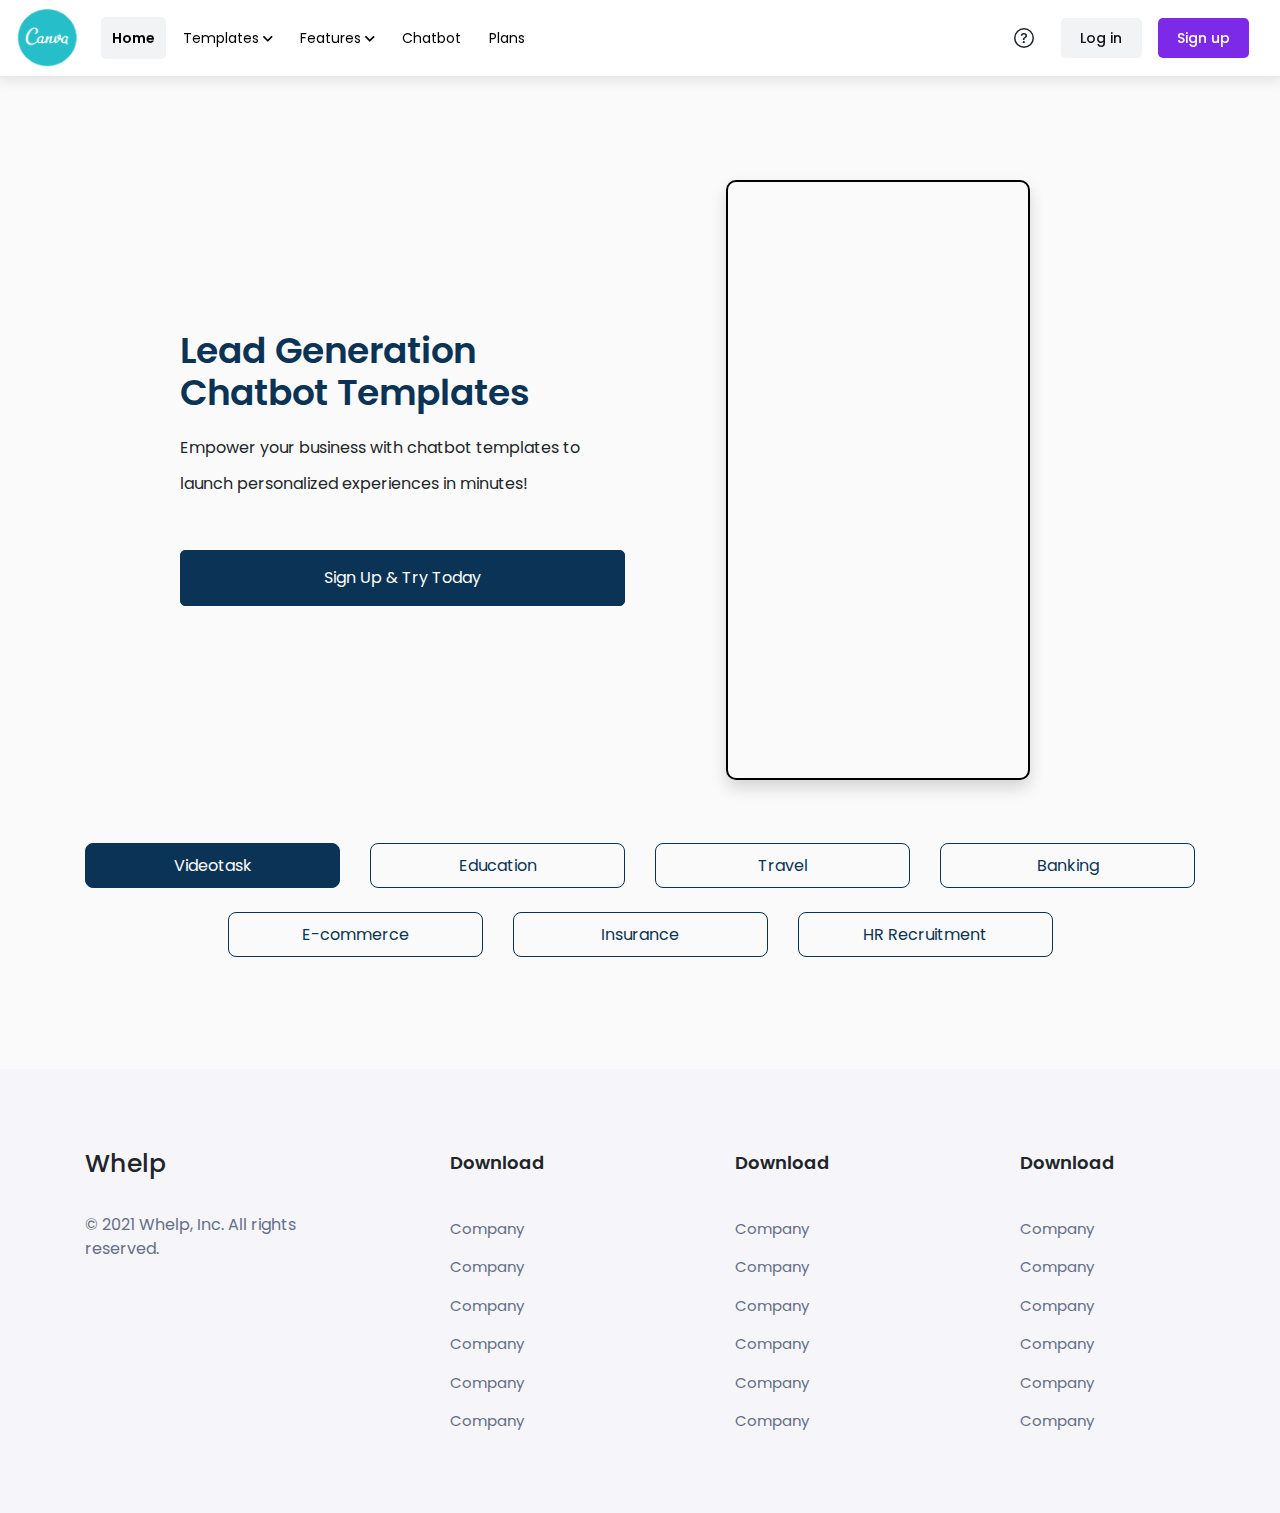
==== commit b1087f81: "update" ====
--- a/chatbot.html
+++ b/chatbot.html
@@ -37,48 +37,18 @@
                   <div class="navbar-main">
                     <div style="display: flex;align-items: center; justify-content: space-between;">
                       <div class="nav-brand" id="navbar-brand">
-                        <a href="index.html"><img src="img/canva-logo.png" width="65" height="60" alt=""></a>
+                        <a href="#"><img src="img/canva-logo.png" width="65" height="60" alt=""></a>
                       </div>
                       <div class="nav-links">
-                         <a href="index.html" id="home"><span>Home</span></a>
+                         <a href="#" id="home"><span class="current-page">Home</span></a>
                          <a href="#" id="services"><span>Templates <i class="fas fa-chevron-down"></i></span></a>
                          <div id="services-menu" class="d-none">
                           <div class="menu-images">
                             <div>
                               <img src="img/navbar/social-media.png" width="150" height="100" alt="">
-                              <span><a href="#">Home 1</a></span>
-                              <span><a href="#">Home 2</a></span>
-                              <span><a href="#">Home 3</a></span>
-                            </div>
-                            <div>
-                              <img src="img/navbar/marketing.png" width="150" height="100" alt="">
-                              <span><a href="#">Home 1</a></span>
-                              <span><a href="#">Home 2</a></span>
-                              <span><a href="#">Home 3</a></span>
-                            </div>
-                            <div>
-                              <img src="img/navbar/personal.png" width="150" height="100" alt="">
-                              <span><a href="#">Home 1</a></span>
-                              <span><a href="#">Home 2</a></span>
-                              <span><a href="#">Home 3</a></span>
-                            </div>
-                            <div>
-                              <img src="img/navbar/trending.png" width="150" height="100" alt="">
-                              <span><a href="#">Home 1</a></span>
-                              <span><a href="#">Home 2</a></span>
-                              <span><a href="#">Home 3</a></span>
-                            </div>
-                            <div>
-                              <img src="img/navbar/education.png" width="150" height="100" alt="">
-                              <span><a href="#">Home 1</a></span>
-                              <span><a href="#">Home 2</a></span>
-                              <span><a href="#">Home 3</a></span>
-                            </div>
-                            <div>
-                              <img src="img/navbar/marketing.png" width="150" height="100" alt="">
-                              <span><a href="#">Home 1</a></span>
-                              <span><a href="#">Home 2</a></span>
-                              <span><a href="#">Home 3</a></span>
+                              <span id="tmp-1"><a href="#">Temp 1</a></span>
+                              <span id="tmp-2"><a href="#">Temp 2</a></span>
+                              <span id="tmp-3"><a href="#">Temp 3</a></span>
                             </div>
                           </div>
                          </div>
@@ -87,26 +57,20 @@
                           <div class="menu-images">
                             <div>
                               <img src="img/navbar/tshirt3.png" width="150" height="100" alt="">
-                              <span><a href="#">Home 1</a></span>
-                              <span><a href="#">Home 2</a></span>
-                              <span><a href="#">Home 3</a></span>
+                              <span id="feat-1"><a href="#">Feature 1</a></span>
+                              <span id="feat-2"><a href="#">Feature 2</a></span>
+                              <span id="feat-3"><a href="#">Feature 3</a></span>
                             </div>
                             <div>
                               <img src="img/navbar/features.png" width="150" height="100" alt="">
-                              <span><a href="#">Home 1</a></span>
-                              <span><a href="#">Home 2</a></span>
-                              <span><a href="#">Home 3</a></span>
-                            </div>
-                            <div>
-                              <img src="img/navbar/download.png" width="150" height="100" alt="">
-                              <span><a href="#">Home 1</a></span>
-                              <span><a href="#">Home 2</a></span>
-                              <span><a href="#">Home 3</a></span>
+                              <span id="feat-4"><a href="#">Feature 4</a></span>
+                              <span id="feat-5"><a href="#">Feature 5</a></span>
+                              <span id="feat-6"><a href="#">Feature 6</a></span>
                             </div>
                           </div>
                          </div>
 
-                         <a href="chatbot.html" id="learn"><span  class="current-page">Chatbot</span></a>
+                         <a href="chatbot.html" id="learn"><span>Chatbot</span></a>
                          <div id="features-menu" class="d-none">
                          </div>
 
@@ -149,27 +113,25 @@
                   <span><i class="fa fa-times" id="navClose"></i></span>
                 </div>
                 <a  id="home-small"><span>Home</span></a>
-                  <div id="home-small-menu">
-                      <ul>
-                      <li><a href="#">Home 1</a></li>
-                      <li><a href="#">Home 2</a></li>
-                      <li><a href="#">Home 3</a></li>
-                      </ul>
-                  </div>
                  <a href="#" id="services-small"><span>Templates <i class="fas fa-chevron-right"></i></span></a>
                   <div id="services-small-menu">
                       <ul>
-                      <li><a href="#">Template 1</a></li>
-                      <li><a href="#">Template 2</a></li>
-                      <li><a href="#">Template 3</a></li>
+                         <!-- Content is coming from jquery -->
+                        <li><a href="#" id="tmp-1-sm"></a></li>
+                        <li><a href="#" id="tmp-2-sm"></a></li>
+                        <li><a href="#" id="tmp-3-sm"></a></li>
                       </ul>
                   </div>
                  <a href="#" id="features-small"><span>Features <i class="fas fa-chevron-right"></i></span></a>
                   <div id="features-small-menu">
                     <ul>
-                    <li><a href="#">Feature 1</a></li>
-                    <li><a href="#">Feature 2</a></li>
-                    <li><a href="#">Feature 3</a></li>
+                      <!-- Content is coming from jquery -->
+                      <li><a href="#" id="feat-1-sm"></a></li>
+                      <li><a href="#" id="feat-2-sm"></a></li>
+                      <li><a href="#" id="feat-3-sm"></a></li>
+                      <li><a href="#" id="feat-4-sm"></a></li>
+                      <li><a href="#" id="feat-5-sm"></a></li>
+                      <li><a href="#" id="feat-6-sm"></a></li>
                     </ul>
                   </div>
                 <a href="chatbot.html" id="learn-small"><span>Chatbot</span></a>
@@ -189,6 +151,13 @@
     </div>
 
     <main id="main">
+        <style>
+          .shadow{
+            border:2px solid black;
+          }
+        </style>
+
+
         <section id="demos">
             <div class="container mt-5">
                 <div class="row justify-content-center">
@@ -202,13 +171,13 @@
                         </div>
                     </div>
                     <div class="col-10 col-lg-5 text-center">
-                        <iframe id="f-1" class="" src="https://getwhelp.com/preview/widget.php?id=1a71a2f313d6f30723600c281d513c80" frameborder="0" height="600px"></iframe>
-                        <iframe id="f-2" class="d-none" src="https://getwhelp.com/preview/widget.php?id=e3c419d4e7a31e665b091b9c28512b56" frameborder="0" height="600px"></iframe>
-                        <iframe id="f-3" class="d-none" src="https://getwhelp.com/preview/widget.php?id=329627b0610d8c8e82c998f90b4660da" frameborder="0" height="600px"></iframe>
-                        <iframe id="f-4" class="d-none" src="https://getwhelp.com/preview/widget.php?id=4b64ee8410dba30e3918431af4b8fbef" frameborder="0" height="600px"></iframe>
-                        <iframe id="f-5" class="d-none" src="https://getwhelp.com/preview/widget.php?id=81d66e84237bf53dc59d2e2e8f860af1" frameborder="0" height="600px"></iframe>
-                        <iframe id="f-6" class="d-none" src="https://getwhelp.com/preview/widget.php?id=f04929f01ca5f5b665d45281c0125cab" frameborder="0" height="600px"></iframe>
-                        <iframe id="f-7" class="d-none" src="https://getwhelp.com/preview/widget.php?id=76c5a43d478e1286ba0ade26d3f87cd1" frameborder="0" height="600px"></iframe>
+                        <iframe id="f-1" class="shadow" src="widget1.html" frameborder="0" height="600px"></iframe>
+                        <iframe id="f-2" class="shadow d-none" src="widget2.html" frameborder="0" height="600px"></iframe>
+                        <iframe id="f-3" class="shadow d-none" src="widget3.html" frameborder="0" height="600px"></iframe>
+                        <iframe id="f-4" class="shadow d-none" src="widget4.html" frameborder="0" height="600px"></iframe>
+                        <iframe id="f-5" class="shadow d-none" src="widget5.html" frameborder="0" height="600px"></iframe>
+                        <iframe id="f-6" class="shadow d-none" src="widget6.html" frameborder="0" height="600px"></iframe>
+                        <iframe id="f-7" class="shadow d-none" src="widget7.html" frameborder="0" height="600px"></iframe>
                     </div>
                 </div>
             </div>
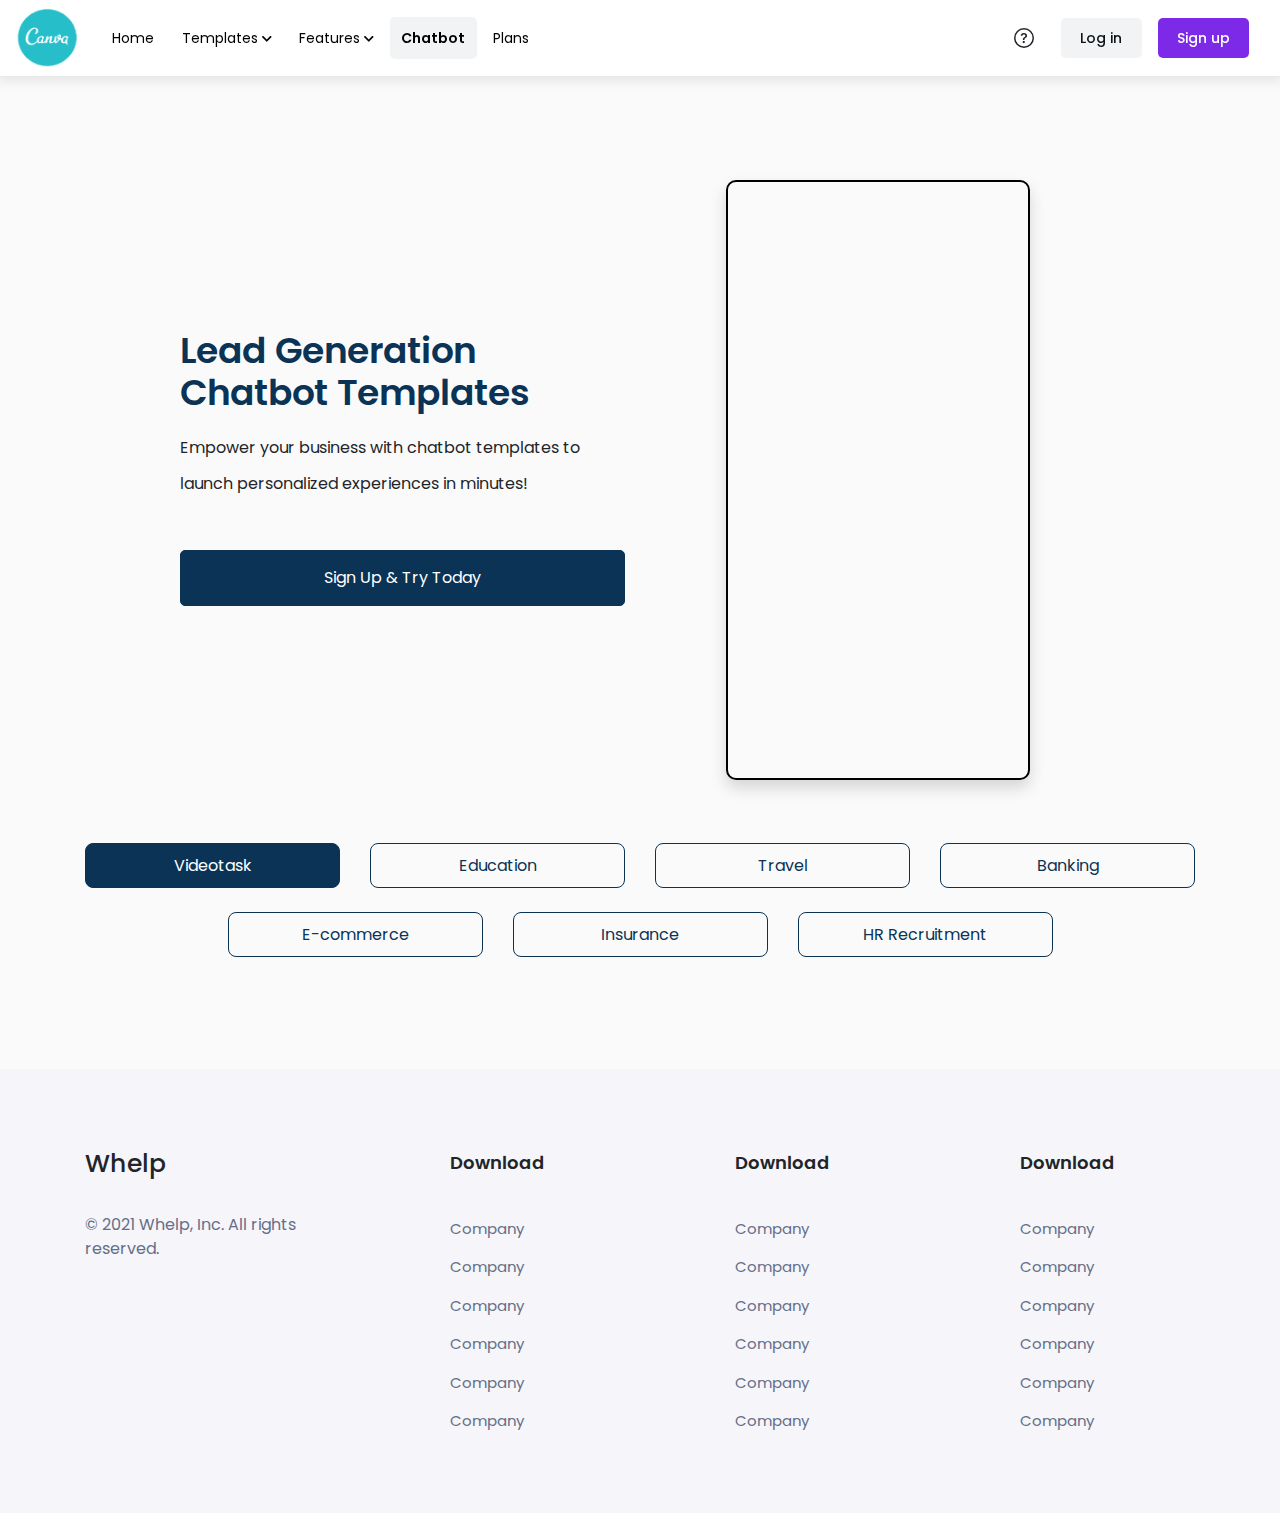
==== commit be6b148a: "update" ====
--- a/chatbot.html
+++ b/chatbot.html
@@ -23,122 +23,181 @@
       rel="stylesheet"
     />
     <!-- OWL-->
-    <link rel="stylesheet" href="https://cdnjs.cloudflare.com/ajax/libs/OwlCarousel2/2.3.4/assets/owl.carousel.css">
-    <link rel="stylesheet" href="https://cdnjs.cloudflare.com/ajax/libs/font-awesome/5.15.3/css/all.min.css">
-    <link rel="preconnect" href="https://fonts.gstatic.com">
-    <link href="https://fonts.googleapis.com/css2?family=Spartan:wght@300;400;500;600;700;800&display=swap" rel="stylesheet">
+    <link
+      rel="stylesheet"
+      href="https://cdnjs.cloudflare.com/ajax/libs/OwlCarousel2/2.3.4/assets/owl.carousel.css"
+    />
+    <link
+      rel="stylesheet"
+      href="https://cdnjs.cloudflare.com/ajax/libs/font-awesome/5.15.3/css/all.min.css"
+    />
+    <link rel="preconnect" href="https://fonts.gstatic.com" />
+    <link
+      href="https://fonts.googleapis.com/css2?family=Spartan:wght@300;400;500;600;700;800&display=swap"
+      rel="stylesheet"
+    />
     <title>Components</title>
   </head>
   <body>
     <section id="header">
       <header>
-          <nav id="navbar" class="header">
-              <div class="container-fluid">
-                  <div class="navbar-main">
-                    <div style="display: flex;align-items: center; justify-content: space-between;">
-                      <div class="nav-brand" id="navbar-brand">
-                        <a href="#"><img src="img/canva-logo.png" width="65" height="60" alt=""></a>
-                      </div>
-                      <div class="nav-links">
-                         <a href="#" id="home"><span class="current-page">Home</span></a>
-                         <a href="#" id="services"><span>Templates <i class="fas fa-chevron-down"></i></span></a>
-                         <div id="services-menu" class="d-none">
-                          <div class="menu-images">
-                            <div>
-                              <img src="img/navbar/social-media.png" width="150" height="100" alt="">
-                              <span id="tmp-1"><a href="#">Temp 1</a></span>
-                              <span id="tmp-2"><a href="#">Temp 2</a></span>
-                              <span id="tmp-3"><a href="#">Temp 3</a></span>
-                            </div>
-                          </div>
-                         </div>
-                         <a href="#" id="features"><span>Features <i class="fas fa-chevron-down"></i></span></a>
-                         <div id="features-menu" class="d-none">
-                          <div class="menu-images">
-                            <div>
-                              <img src="img/navbar/tshirt3.png" width="150" height="100" alt="">
-                              <span id="feat-1"><a href="#">Feature 1</a></span>
-                              <span id="feat-2"><a href="#">Feature 2</a></span>
-                              <span id="feat-3"><a href="#">Feature 3</a></span>
-                            </div>
-                            <div>
-                              <img src="img/navbar/features.png" width="150" height="100" alt="">
-                              <span id="feat-4"><a href="#">Feature 4</a></span>
-                              <span id="feat-5"><a href="#">Feature 5</a></span>
-                              <span id="feat-6"><a href="#">Feature 6</a></span>
-                            </div>
-                          </div>
-                         </div>
-
-                         <a href="chatbot.html" id="learn"><span>Chatbot</span></a>
-                         <div id="features-menu" class="d-none">
-                         </div>
-
-                         <a href="#" id="plans"><span>Plans</span></a>
-                         <div id="plans-menu" class="d-none">
-                         </div>
+        <nav id="navbar" class="header">
+          <div class="container-fluid">
+            <div class="navbar-main">
+              <div
+                style="
+                  display: flex;
+                  align-items: center;
+                  justify-content: space-between;
+                "
+              >
+                <div class="nav-brand" id="navbar-brand">
+                  <a href="#"
+                    ><img
+                      src="img/canva-logo.png"
+                      width="65"
+                      height="60"
+                      alt=""
+                  /></a>
+                </div>
+                <div class="nav-links">
+                  <a href="#" id="home"><span>Home</span></a>
+                  <a href="#" id="services"
+                    ><span>Templates <i class="fas fa-chevron-down"></i></span
+                  ></a>
+                  <div id="services-menu" class="d-none">
+                    <div class="menu-images">
+                      <div>
+                        <img
+                          src="img/navbar/social-media.png"
+                          width="150"
+                          height="100"
+                          alt=""
+                        />
+                        <span id="tmp-1"><a href="#">Temp 1</a></span>
+                        <span id="tmp-2"><a href="#">Temp 2</a></span>
+                        <span id="tmp-3"><a href="#">Temp 3</a></span>
                       </div>
                     </div>
-                    <div class="search-wrapper">
-                      <form id="search-form" action="#">
-                        <input class="search-input" type="text" name="search" placeholder="What would you like to design?">
-                      </form>
-                    </div>
-                    <div class="navbar-buttons-wrapper">
-                        <div class="question-mark">
-                          <svg xmlns="http://www.w3.org/2000/svg" width="24" height="24" viewBox="0 0 24 24"><path fill="currentColor" d="M12 22a10 10 0 1 1 0-20 10 10 0 0 1 0 20zm0-1.5a8.5 8.5 0 1 0 0-17 8.5 8.5 0 0 0 0 17zM8.75 9.85c.05-1.62 1.17-2.8 3.2-2.8 1.87 0 3.12 1.08 3.12 2.6 0 1.04-.52 1.77-1.45 2.33-.9.52-1.15.87-1.15 1.55v.39H10.9l-.01-.47c-.06-1.02.33-1.64 1.28-2.2.84-.5 1.13-.87 1.13-1.54 0-.71-.57-1.23-1.43-1.23-.89 0-1.45.54-1.5 1.37H8.74zm3 7.33c-.68 0-1.13-.43-1.13-1.09 0-.66.45-1.1 1.13-1.1.7 0 1.14.44 1.14 1.1 0 .66-.44 1.09-1.14 1.09z"></path></svg>
-                        </div>
-                        <div class="login-button">
-                          <a href="#">Log in</a>
-                        </div>
-                        <div class="signup-button">
-                          <a href="#">Sign up</a>
-                        </div>
-                    </div>
-                    <div class="bars">
-                      <span><i class="fa fa-bars" id="navToggle"></i></span>
+                  </div>
+                  <a href="#" id="features"
+                    ><span>Features <i class="fas fa-chevron-down"></i></span
+                  ></a>
+                  <div id="features-menu" class="d-none">
+                    <div class="menu-images">
+                      <div>
+                        <img
+                          src="img/navbar/tshirt3.png"
+                          width="150"
+                          height="100"
+                          alt=""
+                        />
+                        <span id="feat-1"><a href="#">Feature 1</a></span>
+                        <span id="feat-2"><a href="#">Feature 2</a></span>
+                        <span id="feat-3"><a href="#">Feature 3</a></span>
+                      </div>
+                      <div>
+                        <img
+                          src="img/navbar/features.png"
+                          width="150"
+                          height="100"
+                          alt=""
+                        />
+                        <span id="feat-4"><a href="#">Feature 4</a></span>
+                        <span id="feat-5"><a href="#">Feature 5</a></span>
+                        <span id="feat-6"><a href="#">Feature 6</a></span>
+                      </div>
                     </div>
                   </div>
-              </div>
-          </nav>
+
+                  <a href="chatbot.html" id="learn"
+                    ><span class="current-page">Chatbot</span></a
+                  >
+                  <div id="features-menu" class="d-none"></div>
+
+                  <a href="#" id="plans"><span>Plans</span></a>
+                  <div id="plans-menu" class="d-none"></div>
+                </div>
+              </div>
+              <div class="search-wrapper">
+                <form id="search-form" action="#">
+                  <input
+                    class="search-input"
+                    type="text"
+                    name="search"
+                    placeholder="What would you like to design?"
+                  />
+                </form>
+              </div>
+              <div class="navbar-buttons-wrapper">
+                <div class="question-mark">
+                  <svg
+                    xmlns="http://www.w3.org/2000/svg"
+                    width="24"
+                    height="24"
+                    viewBox="0 0 24 24"
+                  >
+                    <path
+                      fill="currentColor"
+                      d="M12 22a10 10 0 1 1 0-20 10 10 0 0 1 0 20zm0-1.5a8.5 8.5 0 1 0 0-17 8.5 8.5 0 0 0 0 17zM8.75 9.85c.05-1.62 1.17-2.8 3.2-2.8 1.87 0 3.12 1.08 3.12 2.6 0 1.04-.52 1.77-1.45 2.33-.9.52-1.15.87-1.15 1.55v.39H10.9l-.01-.47c-.06-1.02.33-1.64 1.28-2.2.84-.5 1.13-.87 1.13-1.54 0-.71-.57-1.23-1.43-1.23-.89 0-1.45.54-1.5 1.37H8.74zm3 7.33c-.68 0-1.13-.43-1.13-1.09 0-.66.45-1.1 1.13-1.1.7 0 1.14.44 1.14 1.1 0 .66-.44 1.09-1.14 1.09z"
+                    ></path>
+                  </svg>
+                </div>
+                <div class="login-button">
+                  <a href="#">Log in</a>
+                </div>
+                <div class="signup-button">
+                  <a href="#">Sign up</a>
+                </div>
+              </div>
+              <div class="bars">
+                <span><i class="fa fa-bars" id="navToggle"></i></span>
+              </div>
+            </div>
+          </div>
+        </nav>
       </header>
     </section>
     <div class="navigation-small-remaining" id="nav-rem"></div>
     <div class="navigation-small">
       <div class="container">
-          <div class="row">
-            <div class="col-12">
-                <div class="nav-sm-box pt-2">
-                <div class="d-flex justify-content-end">
-                  <span><i class="fa fa-times" id="navClose"></i></span>
-                </div>
-                <a  id="home-small"><span>Home</span></a>
-                 <a href="#" id="services-small"><span>Templates <i class="fas fa-chevron-right"></i></span></a>
-                  <div id="services-small-menu">
-                      <ul>
-                         <!-- Content is coming from jquery -->
-                        <li><a href="#" id="tmp-1-sm"></a></li>
-                        <li><a href="#" id="tmp-2-sm"></a></li>
-                        <li><a href="#" id="tmp-3-sm"></a></li>
-                      </ul>
-                  </div>
-                 <a href="#" id="features-small"><span>Features <i class="fas fa-chevron-right"></i></span></a>
-                  <div id="features-small-menu">
-                    <ul>
-                      <!-- Content is coming from jquery -->
-                      <li><a href="#" id="feat-1-sm"></a></li>
-                      <li><a href="#" id="feat-2-sm"></a></li>
-                      <li><a href="#" id="feat-3-sm"></a></li>
-                      <li><a href="#" id="feat-4-sm"></a></li>
-                      <li><a href="#" id="feat-5-sm"></a></li>
-                      <li><a href="#" id="feat-6-sm"></a></li>
-                    </ul>
-                  </div>
-                <a href="chatbot.html" id="learn-small"><span>Chatbot</span></a>
-                <a href="#" id="plan-small"><span>Plan</span></a>
-              </div>
-            </div>
-          </div>
+        <div class="row">
+          <div class="col-12">
+            <div class="nav-sm-box pt-2">
+              <div class="d-flex justify-content-end">
+                <span><i class="fa fa-times" id="navClose"></i></span>
+              </div>
+              <a id="home-small"><span>Home</span></a>
+              <a href="#" id="services-small"
+                ><span>Templates <i class="fas fa-chevron-right"></i></span
+              ></a>
+              <div id="services-small-menu">
+                <ul>
+                  <!-- Content is coming from jquery -->
+                  <li><a href="#" id="tmp-1-sm"></a></li>
+                  <li><a href="#" id="tmp-2-sm"></a></li>
+                  <li><a href="#" id="tmp-3-sm"></a></li>
+                </ul>
+              </div>
+              <a href="#" id="features-small"
+                ><span>Features <i class="fas fa-chevron-right"></i></span
+              ></a>
+              <div id="features-small-menu">
+                <ul>
+                  <!-- Content is coming from jquery -->
+                  <li><a href="#" id="feat-1-sm"></a></li>
+                  <li><a href="#" id="feat-2-sm"></a></li>
+                  <li><a href="#" id="feat-3-sm"></a></li>
+                  <li><a href="#" id="feat-4-sm"></a></li>
+                  <li><a href="#" id="feat-5-sm"></a></li>
+                  <li><a href="#" id="feat-6-sm"></a></li>
+                </ul>
+              </div>
+              <a href="chatbot.html" id="learn-small"><span>Chatbot</span></a>
+              <a href="#" id="plan-small"><span>Plan</span></a>
+            </div>
+          </div>
+        </div>
       </div>
       <div class="nav-sm-bottom">
         <div class="nav-sm-login">
@@ -151,130 +210,171 @@
     </div>
 
     <main id="main">
-        <style>
-          .shadow{
-            border:2px solid black;
-          }
-        </style>
-
-
-        <section id="demos">
-            <div class="container mt-5">
-                <div class="row justify-content-center">
-                    <div class="col-10 col-lg-5">
-                        <div class="bot-content-wrapper">
-                            <h2>Lead Generation Chatbot Templates</h2>
-                            <p>Empower your business with chatbot
-                                templates to launch personalized
-                                experiences in minutes!</p>
-                            <a href="#" class="signup-button-2">Sign Up & Try Today</a>
-                        </div>
-                    </div>
-                    <div class="col-10 col-lg-5 text-center">
-                        <iframe id="f-1" class="shadow" src="widget1.html" frameborder="0" height="600px"></iframe>
-                        <iframe id="f-2" class="shadow d-none" src="widget2.html" frameborder="0" height="600px"></iframe>
-                        <iframe id="f-3" class="shadow d-none" src="widget3.html" frameborder="0" height="600px"></iframe>
-                        <iframe id="f-4" class="shadow d-none" src="widget4.html" frameborder="0" height="600px"></iframe>
-                        <iframe id="f-5" class="shadow d-none" src="widget5.html" frameborder="0" height="600px"></iframe>
-                        <iframe id="f-6" class="shadow d-none" src="widget6.html" frameborder="0" height="600px"></iframe>
-                        <iframe id="f-7" class="shadow d-none" src="widget7.html" frameborder="0" height="600px"></iframe>
-                    </div>
-                </div>
-            </div>
-
-            <div class="container">
-                <div class="row justify-content-center demo-items">
-                    <div class="col-7 col-lg-3">
-                        <a class="active" id="d-1">Videotask</a>
-                    </div>
-                    <div class="col-7 col-lg-3">
-                        <a id="d-2">Education</a>
-                    </div>
-                    <div class="col-7 col-lg-3">
-                        <a  id="d-3">Travel</a>
-                    </div>
-                    <div class="col-7 col-lg-3">
-                        <a id="d-4">Banking</a>
-                    </div>
-                    <div class="col-7 col-lg-3">
-                        <a id="d-5">E-commerce</a>
-                    </div>
-                    <div class="col-7 col-lg-3">
-                        <a id="d-6">Insurance</a>
-                    </div>
-                    <div class="col-7 col-lg-3">
-                        <a id="d-7">HR Recruitment</a>
-                    </div>
-                </div>
-            </div>
-        </section>
-
-        <section id="footer-secondary">
-            <div class="container">
-              <div class="row justify-content-between">
-                <div class="col-12 col-lg-3">
-                  <div class="footer-secondary-left-box">
-                    <h1>Whelp</h1>
-                    <span>© 2021 Whelp, Inc. All rights reserved.</span>
-                  </div>
-                </div>
-                <div class="col-12 col-lg-3 footer-secondary-grid">
-                  <div class="footer-secondary-right-box">
-                    <p>Download</p>
-                    <div class="footer-secondary-items">
-                      <span><a href="#">Company</a></span>
-                      <span><a href="#">Company</a></span>
-                      <span><a href="#">Company</a></span>
-                      <span><a href="#">Company</a></span>
-                      <span><a href="#">Company</a></span>
-                      <span><a href="#">Company</a></span>
-                    </div>
-                  </div>
-                </div>
-                <div class="col-12 col-lg-3 footer-secondary-grid">
-                  <div class="footer-secondary-right-box">
-                    <p>Download</p>
-                    <div class="footer-secondary-items">
-                      <span><a href="#">Company</a></span>
-                      <span><a href="#">Company</a></span>
-                      <span><a href="#">Company</a></span>
-                      <span><a href="#">Company</a></span>
-                      <span><a href="#">Company</a></span>
-                      <span><a href="#">Company</a></span>
-                    </div>
-                  </div>
-                </div>
-                <div class="col-12 col-lg-3 footer-secondary-grid">
-                  <div class="footer-secondary-right-box">
-                    <p>Download</p>
-                    <div class="footer-secondary-items">
-                      <span><a href="#">Company</a></span>
-                      <span><a href="#">Company</a></span>
-                      <span><a href="#">Company</a></span>
-                      <span><a href="#">Company</a></span>
-                      <span><a href="#">Company</a></span>
-                      <span><a href="#">Company</a></span>
-                    </div>
-                  </div>
-                </div>
-              </div>
-            </div>
-         </section>
-
-
+      <style>
+        .shadow {
+          border: 2px solid black;
+        }
+      </style>
+
+      <section id="demos">
+        <div class="container mt-5">
+          <div class="row justify-content-center">
+            <div class="col-10 col-lg-5">
+              <div class="bot-content-wrapper">
+                <h2>Lead Generation Chatbot Templates</h2>
+                <p>
+                  Empower your business with chatbot templates to launch
+                  personalized experiences in minutes!
+                </p>
+                <a href="#" class="signup-button-2">Sign Up & Try Today</a>
+              </div>
+            </div>
+            <div class="col-10 col-lg-5 text-center">
+              <iframe
+                id="f-1"
+                class="shadow"
+                src="widget1.html"
+                frameborder="0"
+                height="600px"
+              ></iframe>
+              <iframe
+                id="f-2"
+                class="shadow d-none"
+                src="widget2.html"
+                frameborder="0"
+                height="600px"
+              ></iframe>
+              <iframe
+                id="f-3"
+                class="shadow d-none"
+                src="widget3.html"
+                frameborder="0"
+                height="600px"
+              ></iframe>
+              <iframe
+                id="f-4"
+                class="shadow d-none"
+                src="widget4.html"
+                frameborder="0"
+                height="600px"
+              ></iframe>
+              <iframe
+                id="f-5"
+                class="shadow d-none"
+                src="widget5.html"
+                frameborder="0"
+                height="600px"
+              ></iframe>
+              <iframe
+                id="f-6"
+                class="shadow d-none"
+                src="widget6.html"
+                frameborder="0"
+                height="600px"
+              ></iframe>
+              <iframe
+                id="f-7"
+                class="shadow d-none"
+                src="widget7.html"
+                frameborder="0"
+                height="600px"
+              ></iframe>
+            </div>
+          </div>
+        </div>
+
+        <div class="container">
+          <div class="row justify-content-center demo-items">
+            <div class="col-7 col-lg-3">
+              <a class="active" id="d-1">Videotask</a>
+            </div>
+            <div class="col-7 col-lg-3">
+              <a id="d-2">Education</a>
+            </div>
+            <div class="col-7 col-lg-3">
+              <a id="d-3">Travel</a>
+            </div>
+            <div class="col-7 col-lg-3">
+              <a id="d-4">Banking</a>
+            </div>
+            <div class="col-7 col-lg-3">
+              <a id="d-5">E-commerce</a>
+            </div>
+            <div class="col-7 col-lg-3">
+              <a id="d-6">Insurance</a>
+            </div>
+            <div class="col-7 col-lg-3">
+              <a id="d-7">HR Recruitment</a>
+            </div>
+          </div>
+        </div>
+      </section>
+
+      <section id="footer-secondary">
+        <div class="container">
+          <div class="row justify-content-between">
+            <div class="col-12 col-lg-3">
+              <div class="footer-secondary-left-box">
+                <h1>Whelp</h1>
+                <span>© 2021 Whelp, Inc. All rights reserved.</span>
+              </div>
+            </div>
+            <div class="col-12 col-lg-3 footer-secondary-grid">
+              <div class="footer-secondary-right-box">
+                <p>Download</p>
+                <div class="footer-secondary-items">
+                  <span><a href="#">Company</a></span>
+                  <span><a href="#">Company</a></span>
+                  <span><a href="#">Company</a></span>
+                  <span><a href="#">Company</a></span>
+                  <span><a href="#">Company</a></span>
+                  <span><a href="#">Company</a></span>
+                </div>
+              </div>
+            </div>
+            <div class="col-12 col-lg-3 footer-secondary-grid">
+              <div class="footer-secondary-right-box">
+                <p>Download</p>
+                <div class="footer-secondary-items">
+                  <span><a href="#">Company</a></span>
+                  <span><a href="#">Company</a></span>
+                  <span><a href="#">Company</a></span>
+                  <span><a href="#">Company</a></span>
+                  <span><a href="#">Company</a></span>
+                  <span><a href="#">Company</a></span>
+                </div>
+              </div>
+            </div>
+            <div class="col-12 col-lg-3 footer-secondary-grid">
+              <div class="footer-secondary-right-box">
+                <p>Download</p>
+                <div class="footer-secondary-items">
+                  <span><a href="#">Company</a></span>
+                  <span><a href="#">Company</a></span>
+                  <span><a href="#">Company</a></span>
+                  <span><a href="#">Company</a></span>
+                  <span><a href="#">Company</a></span>
+                  <span><a href="#">Company</a></span>
+                </div>
+              </div>
+            </div>
+          </div>
+        </div>
+      </section>
     </main>
 
-
-
-
-
-
-
-
     <script src="https://cdnjs.cloudflare.com/ajax/libs/jquery/3.6.0/jquery.js"></script>
-    <script src="https://cdnjs.cloudflare.com/ajax/libs/popper.js/1.14.7/umd/popper.min.js" integrity="sha384-UO2eT0CpHqdSJQ6hJty5KVphtPhzWj9WO1clHTMGa3JDZwrnQq4sF86dIHNDz0W1" crossorigin="anonymous"></script>
-    <script src="https://stackpath.bootstrapcdn.com/bootstrap/4.3.1/js/bootstrap.min.js" integrity="sha384-JjSmVgyd0p3pXB1rRibZUAYoIIy6OrQ6VrjIEaFf/nJGzIxFDsf4x0xIM+B07jRM" crossorigin="anonymous"></script>
+    <script
+      src="https://cdnjs.cloudflare.com/ajax/libs/popper.js/1.14.7/umd/popper.min.js"
+      integrity="sha384-UO2eT0CpHqdSJQ6hJty5KVphtPhzWj9WO1clHTMGa3JDZwrnQq4sF86dIHNDz0W1"
+      crossorigin="anonymous"
+    ></script>
+    <script
+      src="https://stackpath.bootstrapcdn.com/bootstrap/4.3.1/js/bootstrap.min.js"
+      integrity="sha384-JjSmVgyd0p3pXB1rRibZUAYoIIy6OrQ6VrjIEaFf/nJGzIxFDsf4x0xIM+B07jRM"
+      crossorigin="anonymous"
+    ></script>
     <script src="https://cdnjs.cloudflare.com/ajax/libs/OwlCarousel2/2.3.4/owl.carousel.min.js"></script>
     <script src="js/script.js"></script>
   </body>
-</html>+</html>
